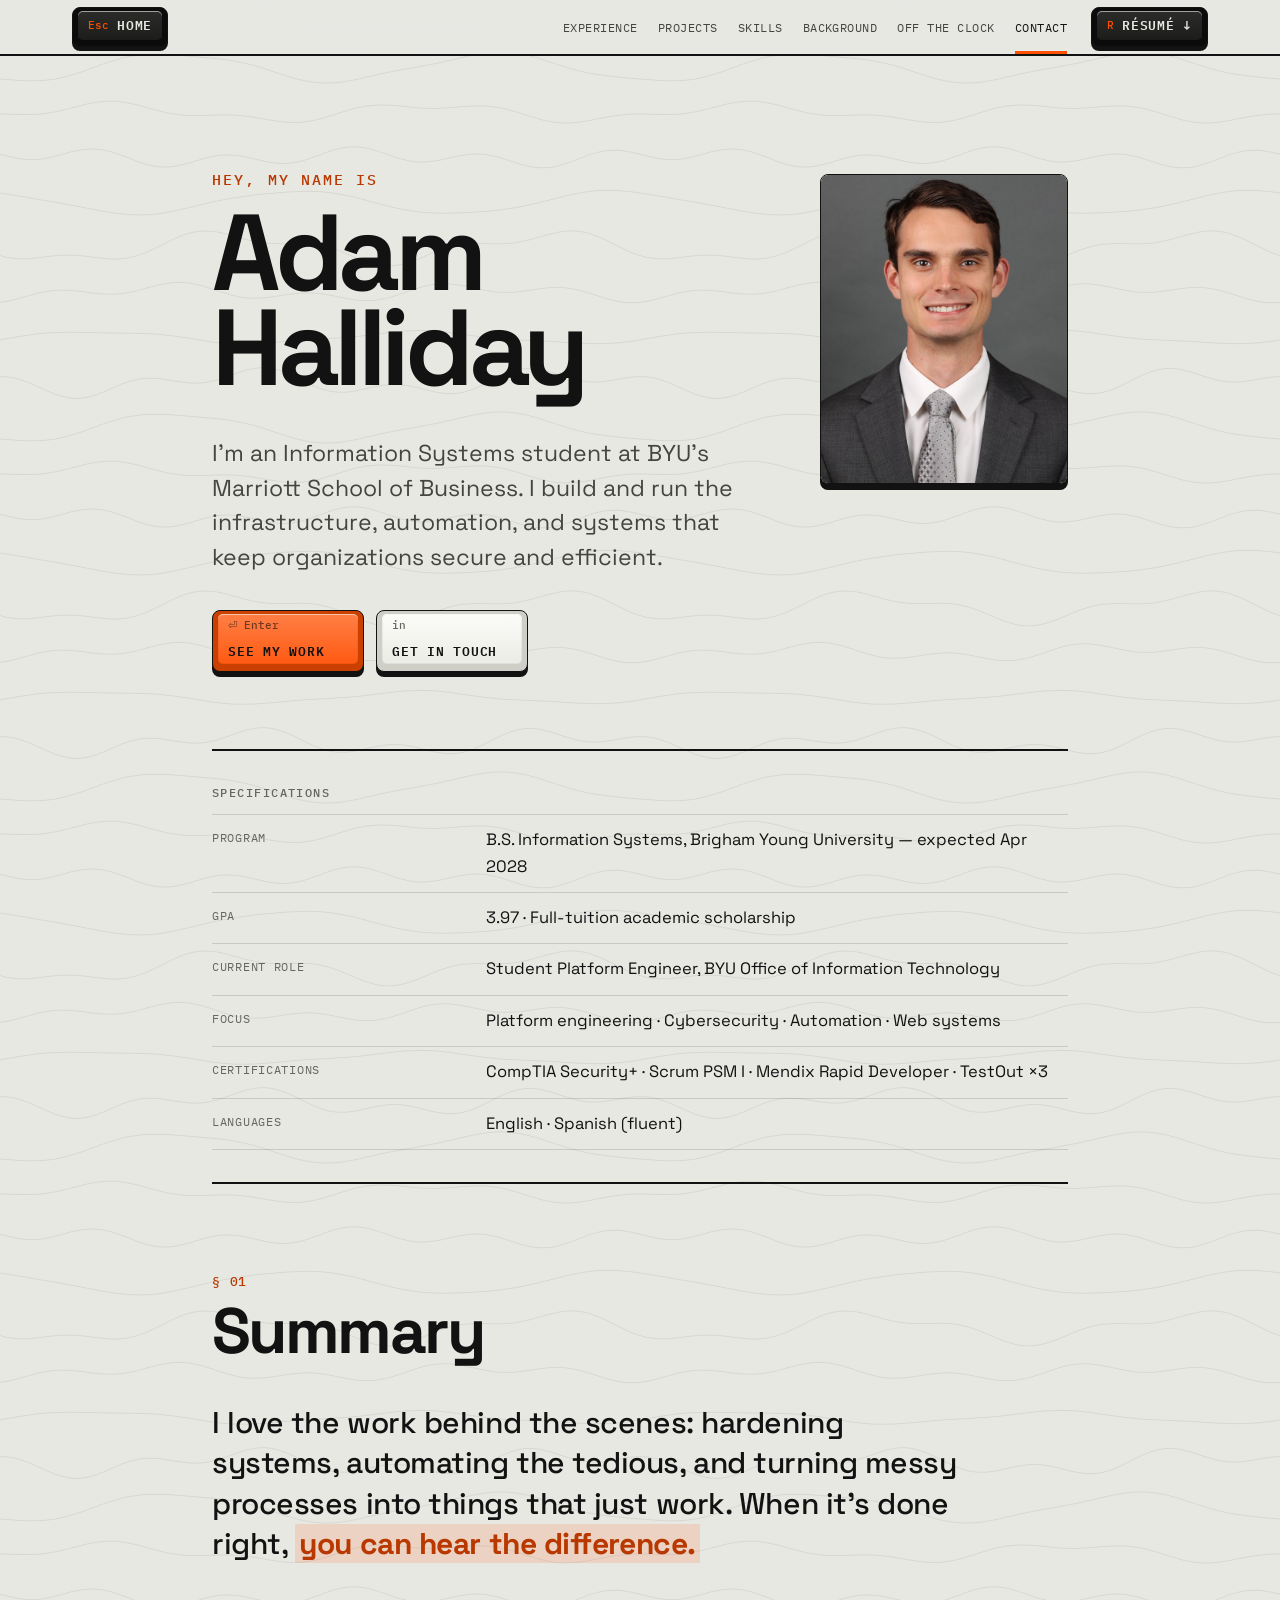
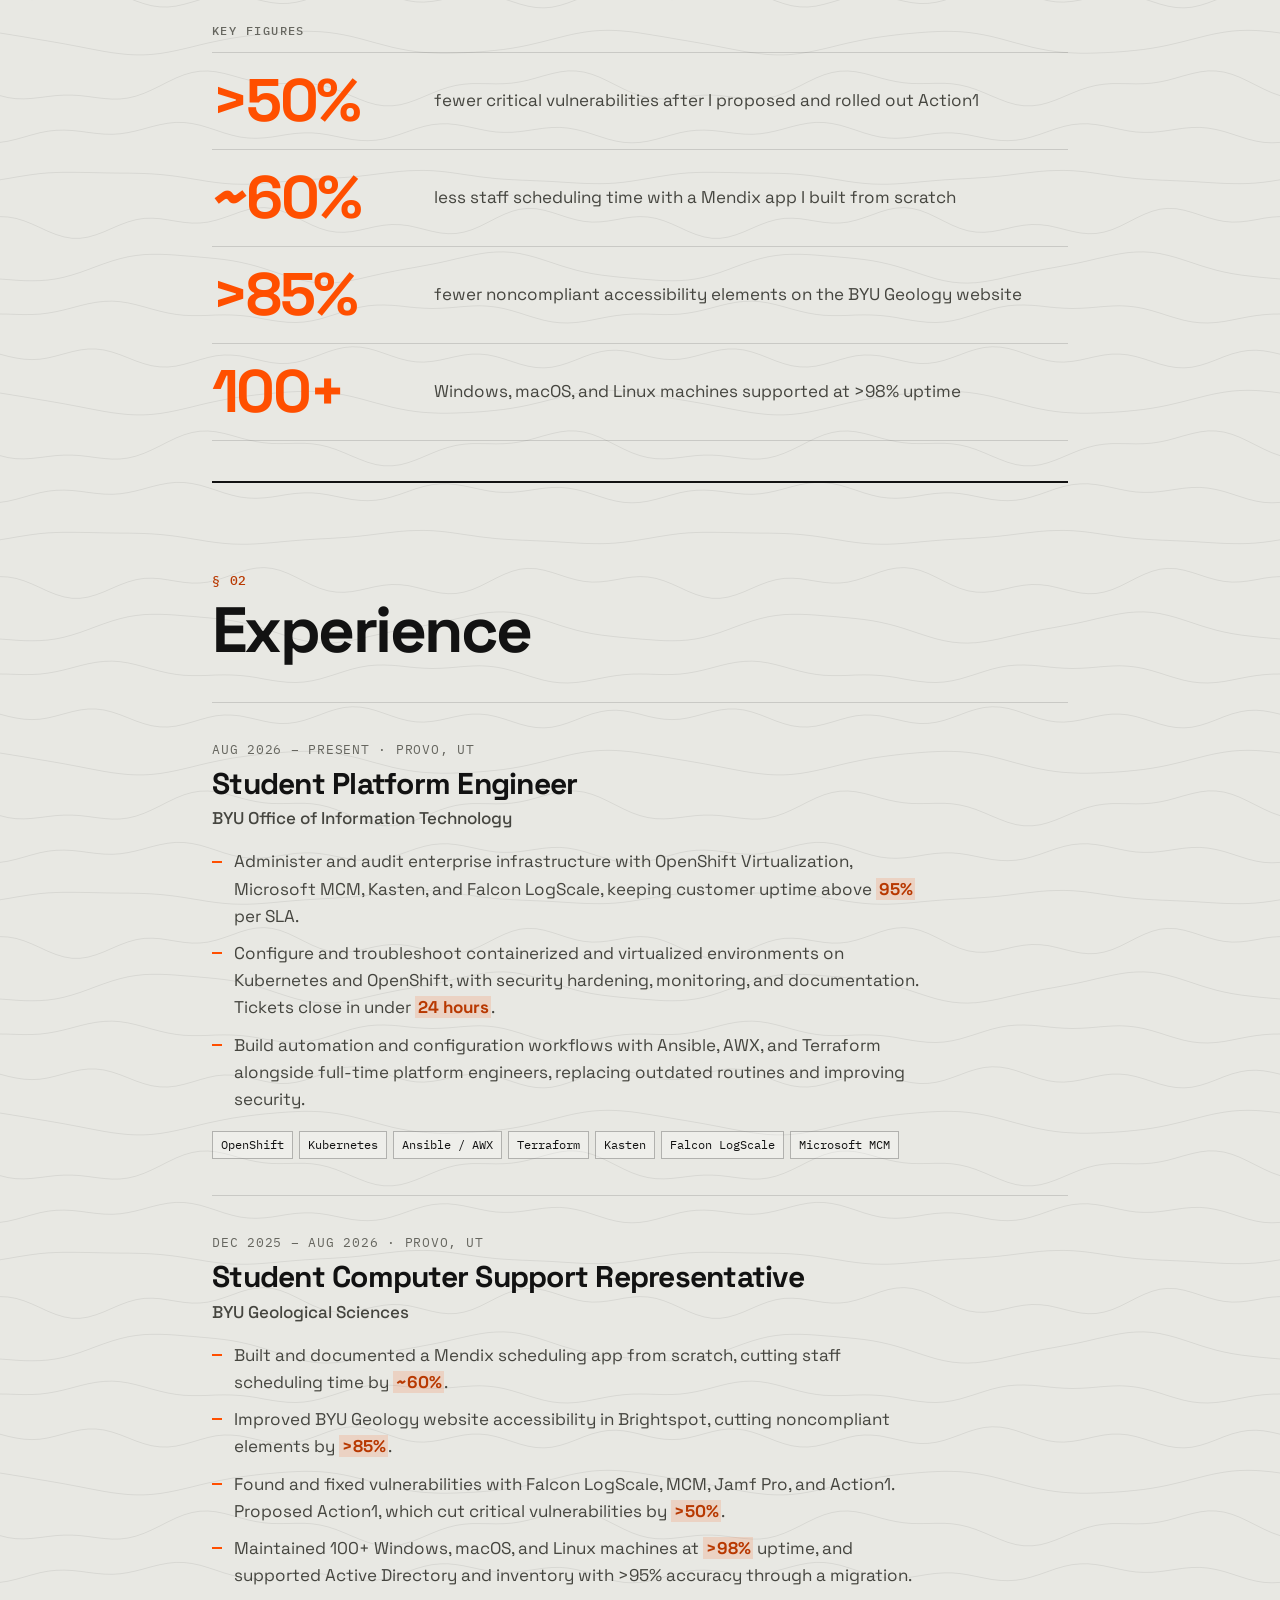
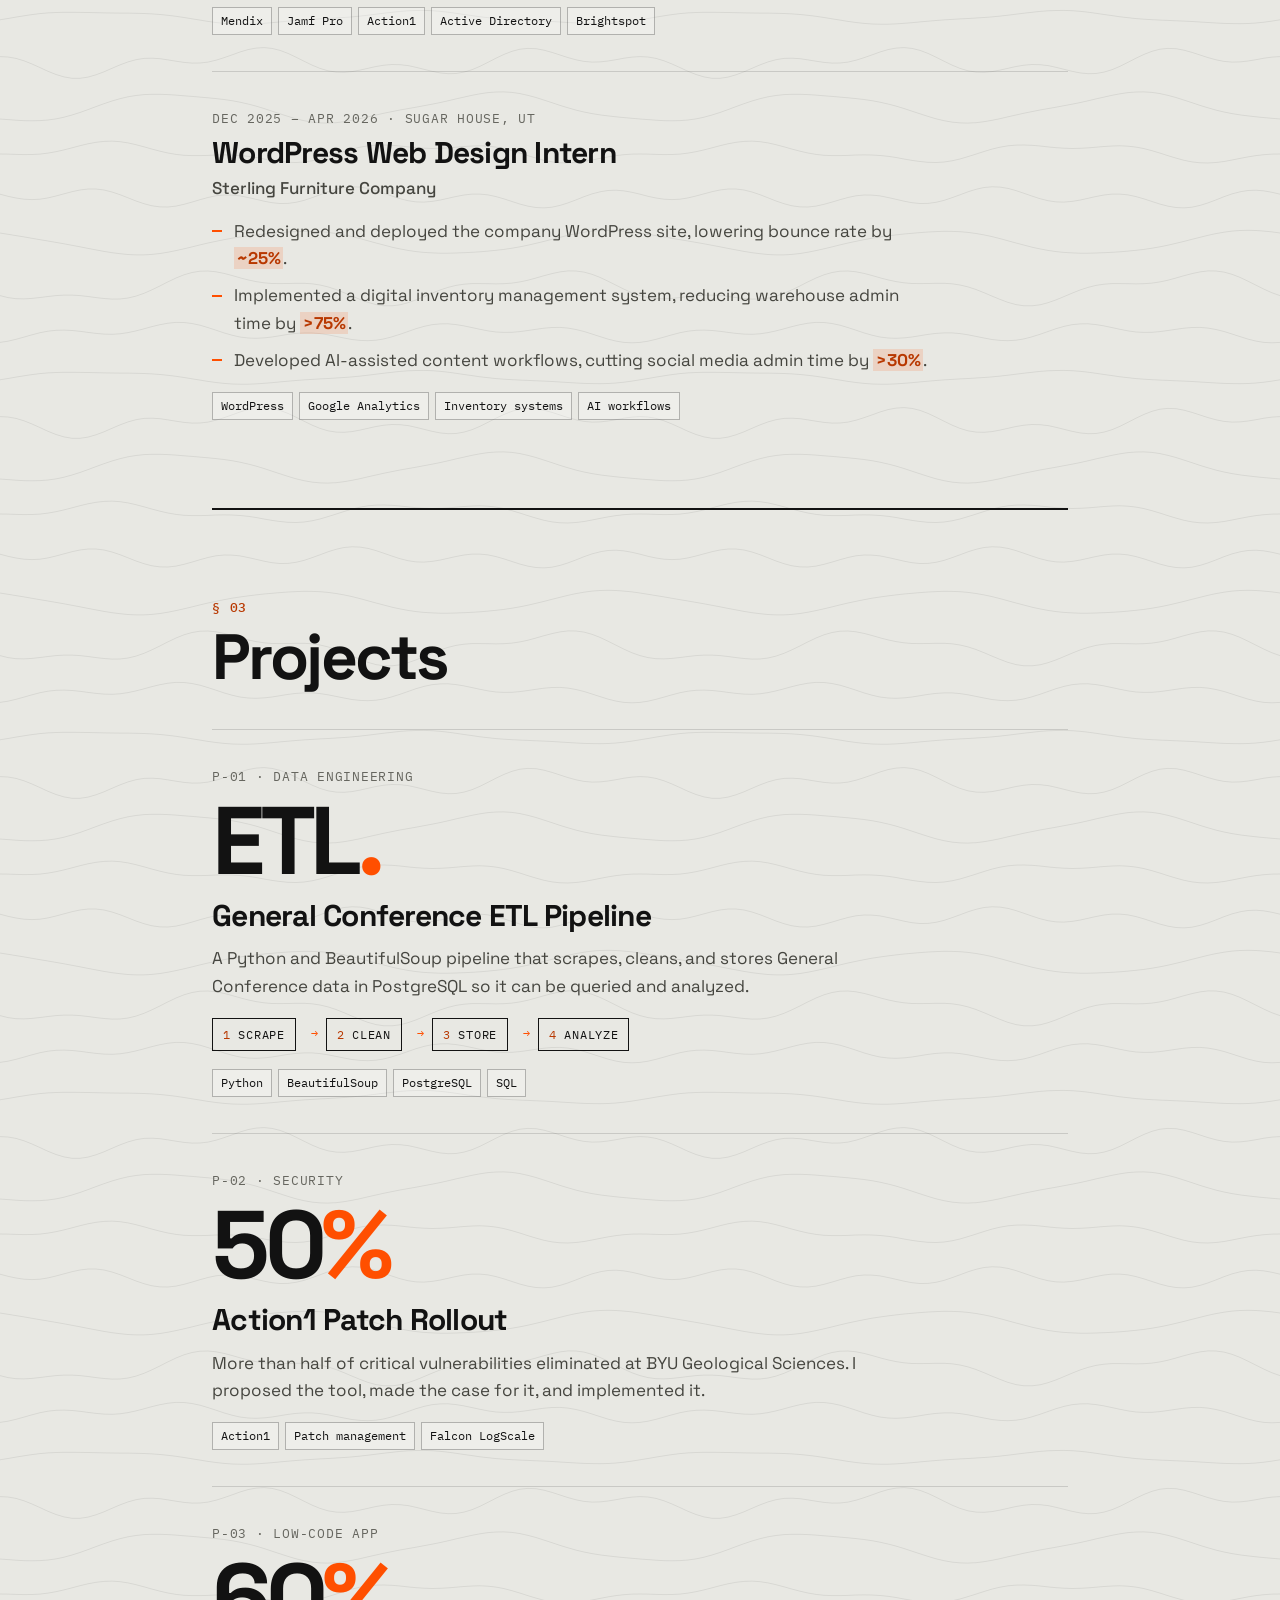
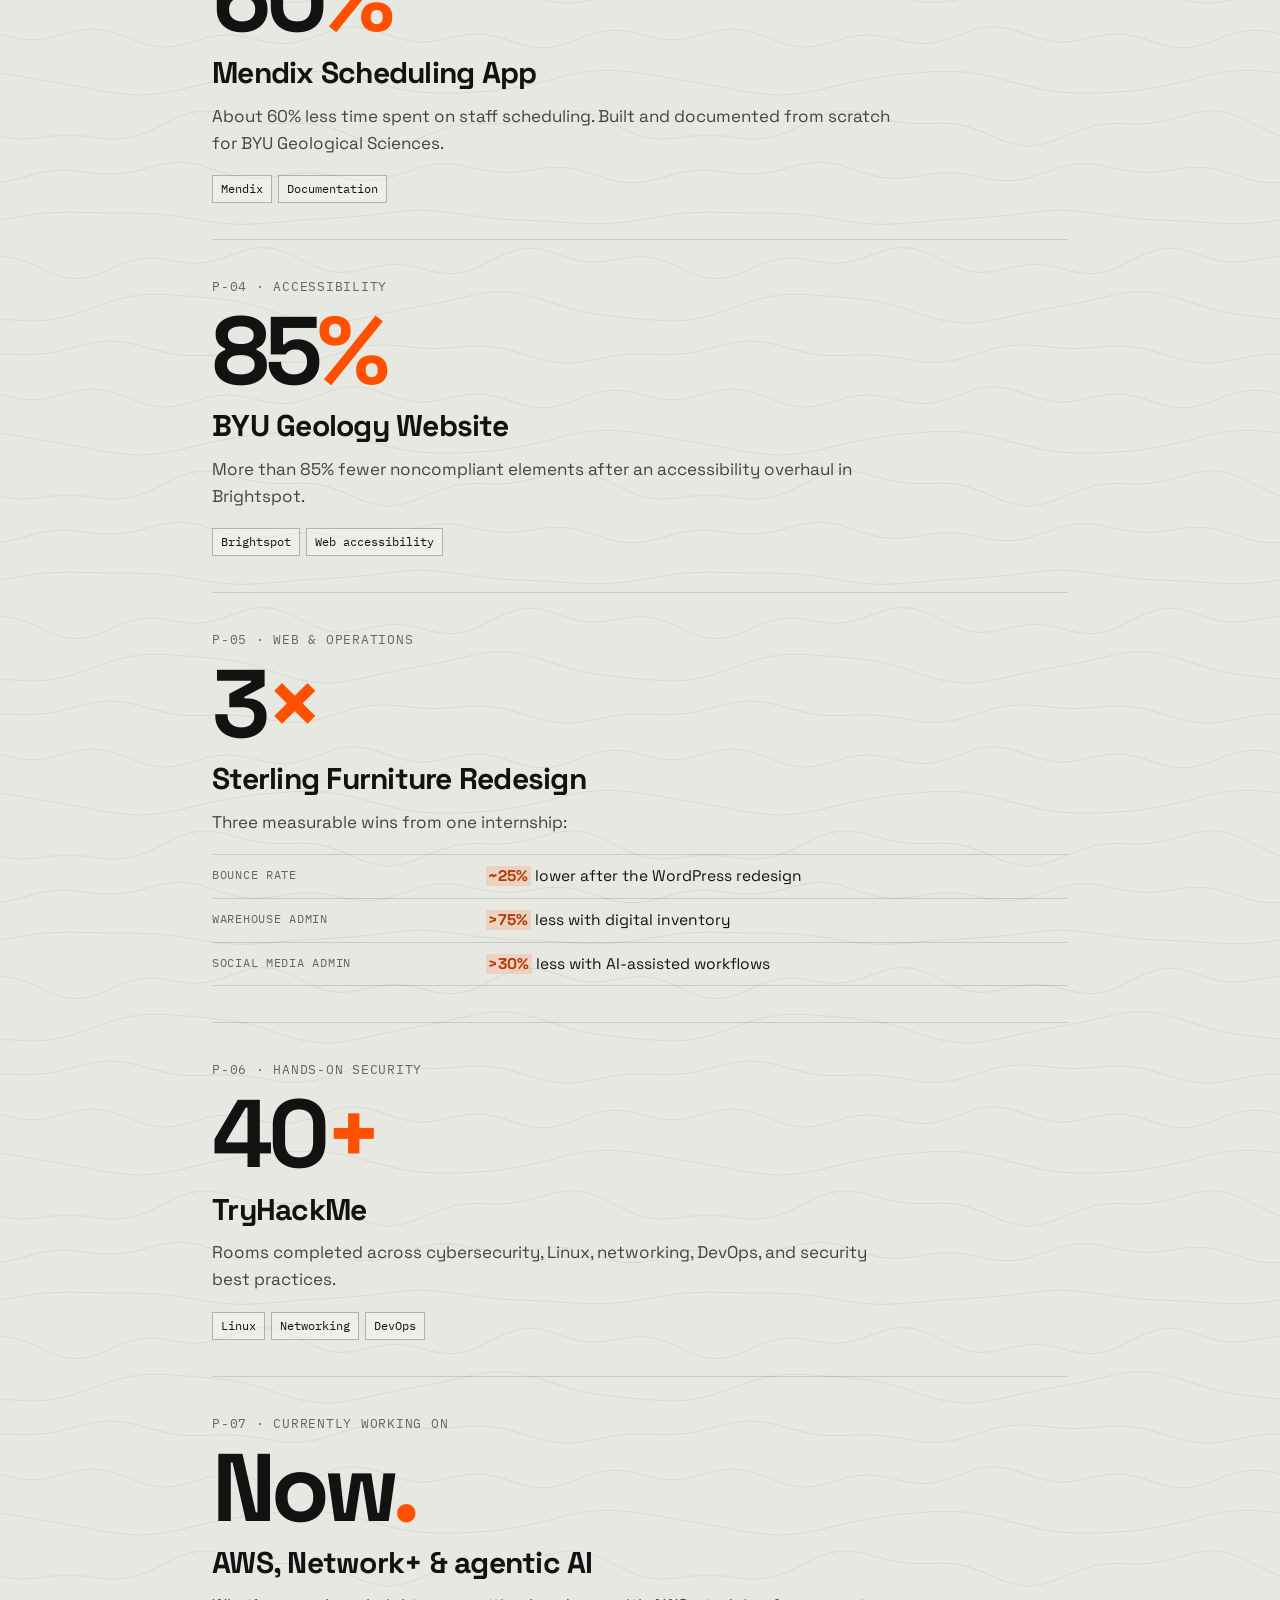
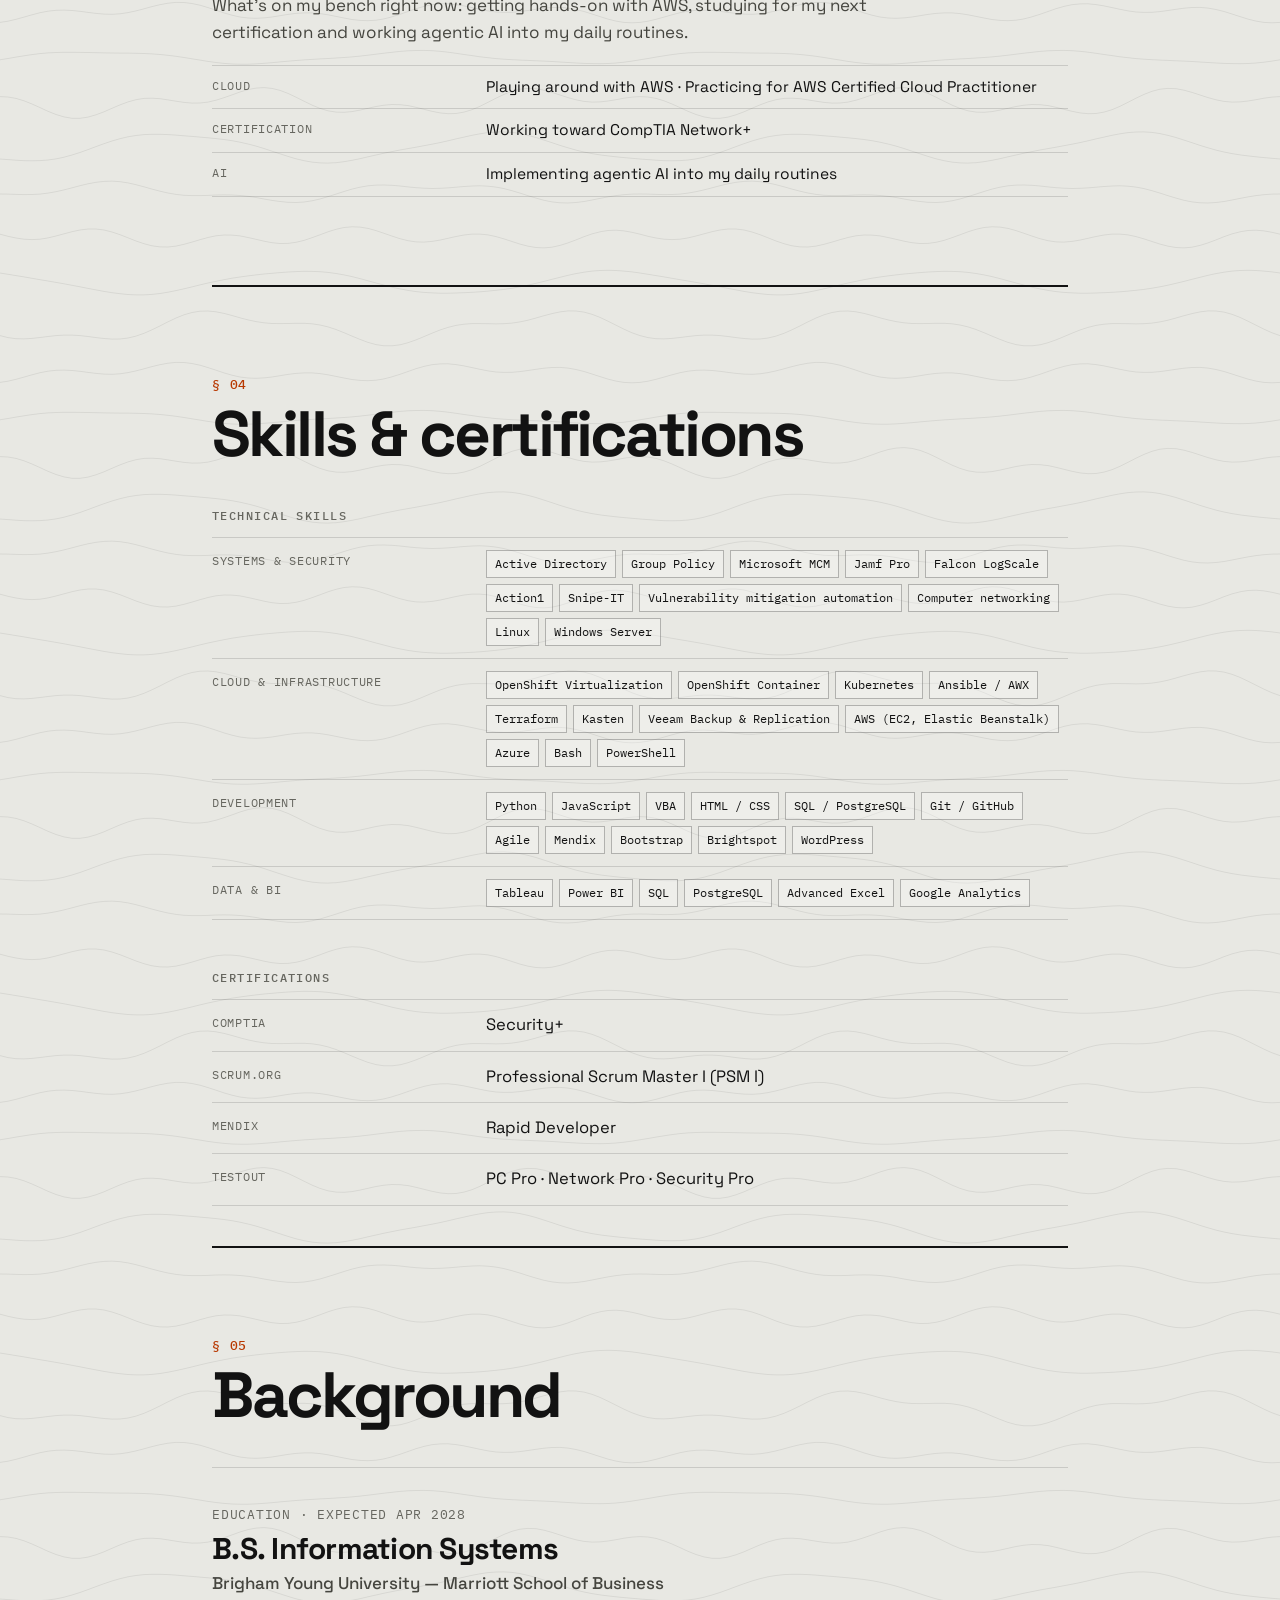
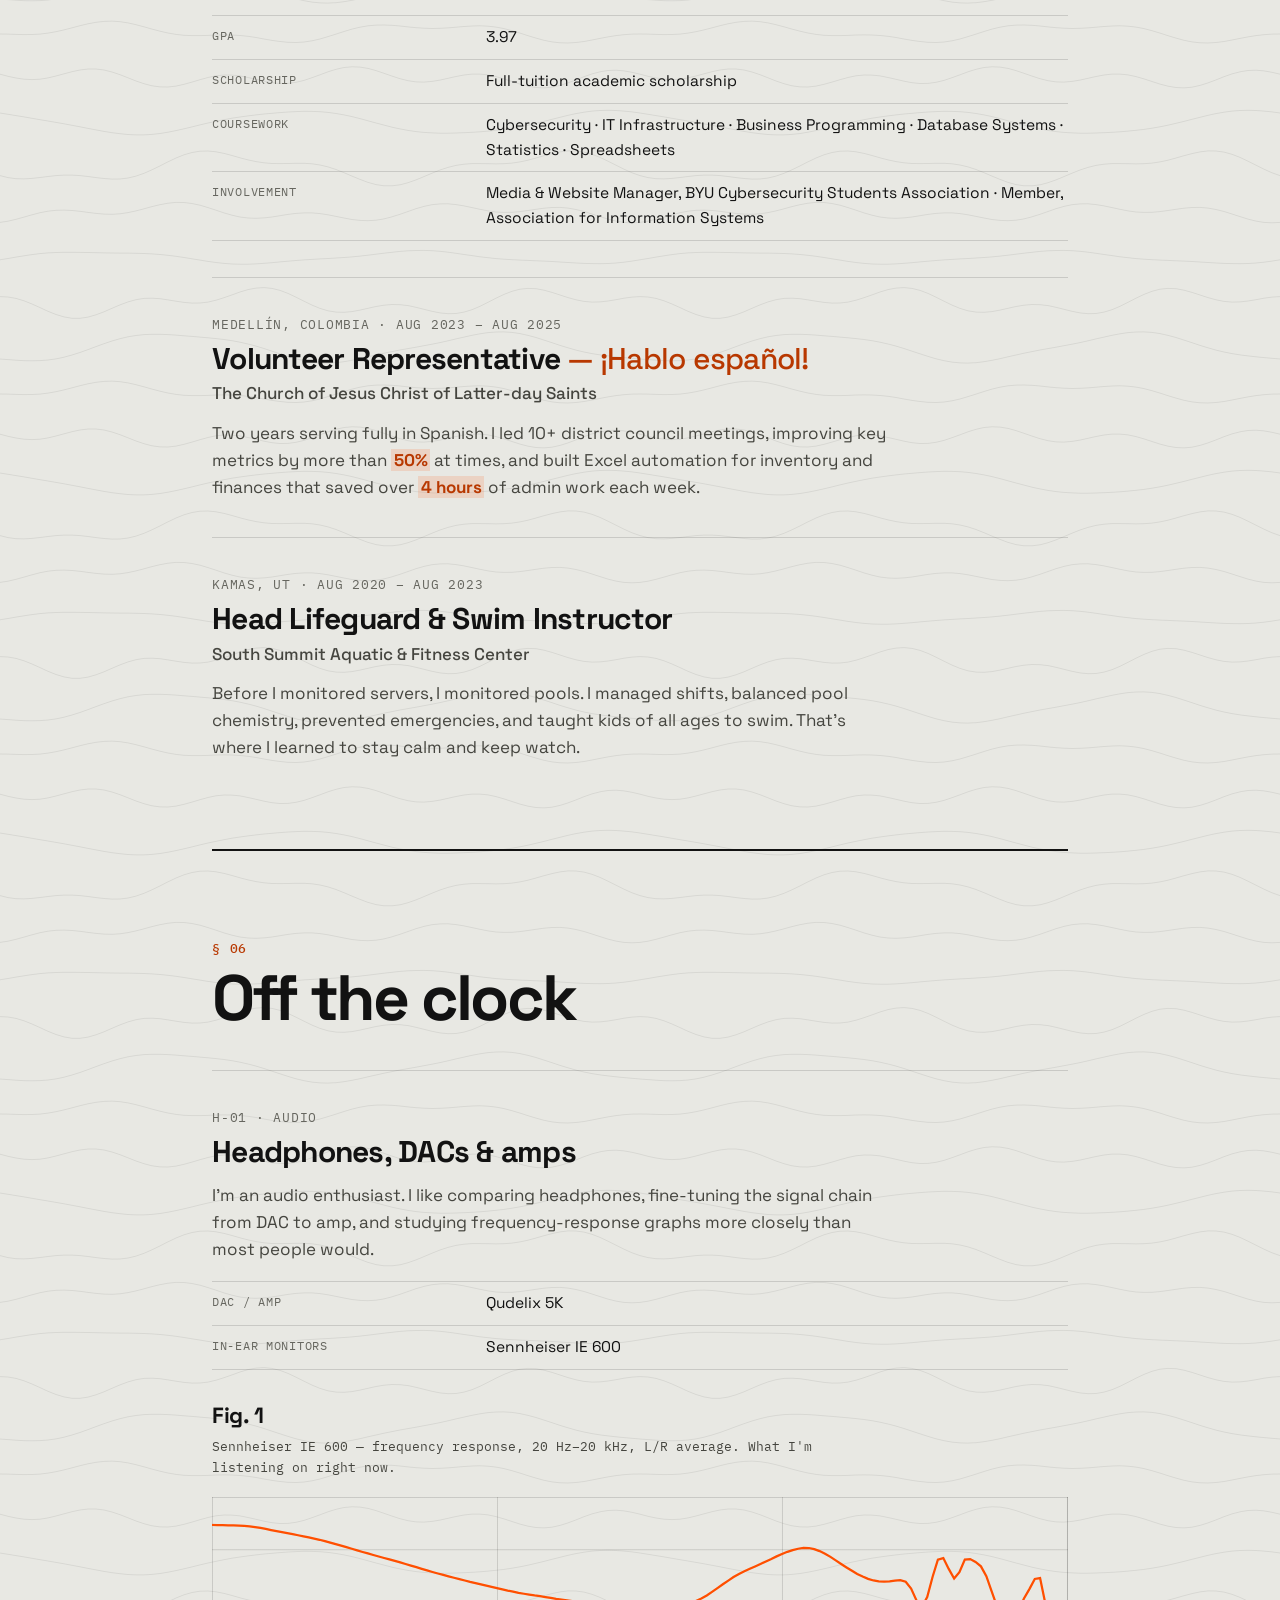
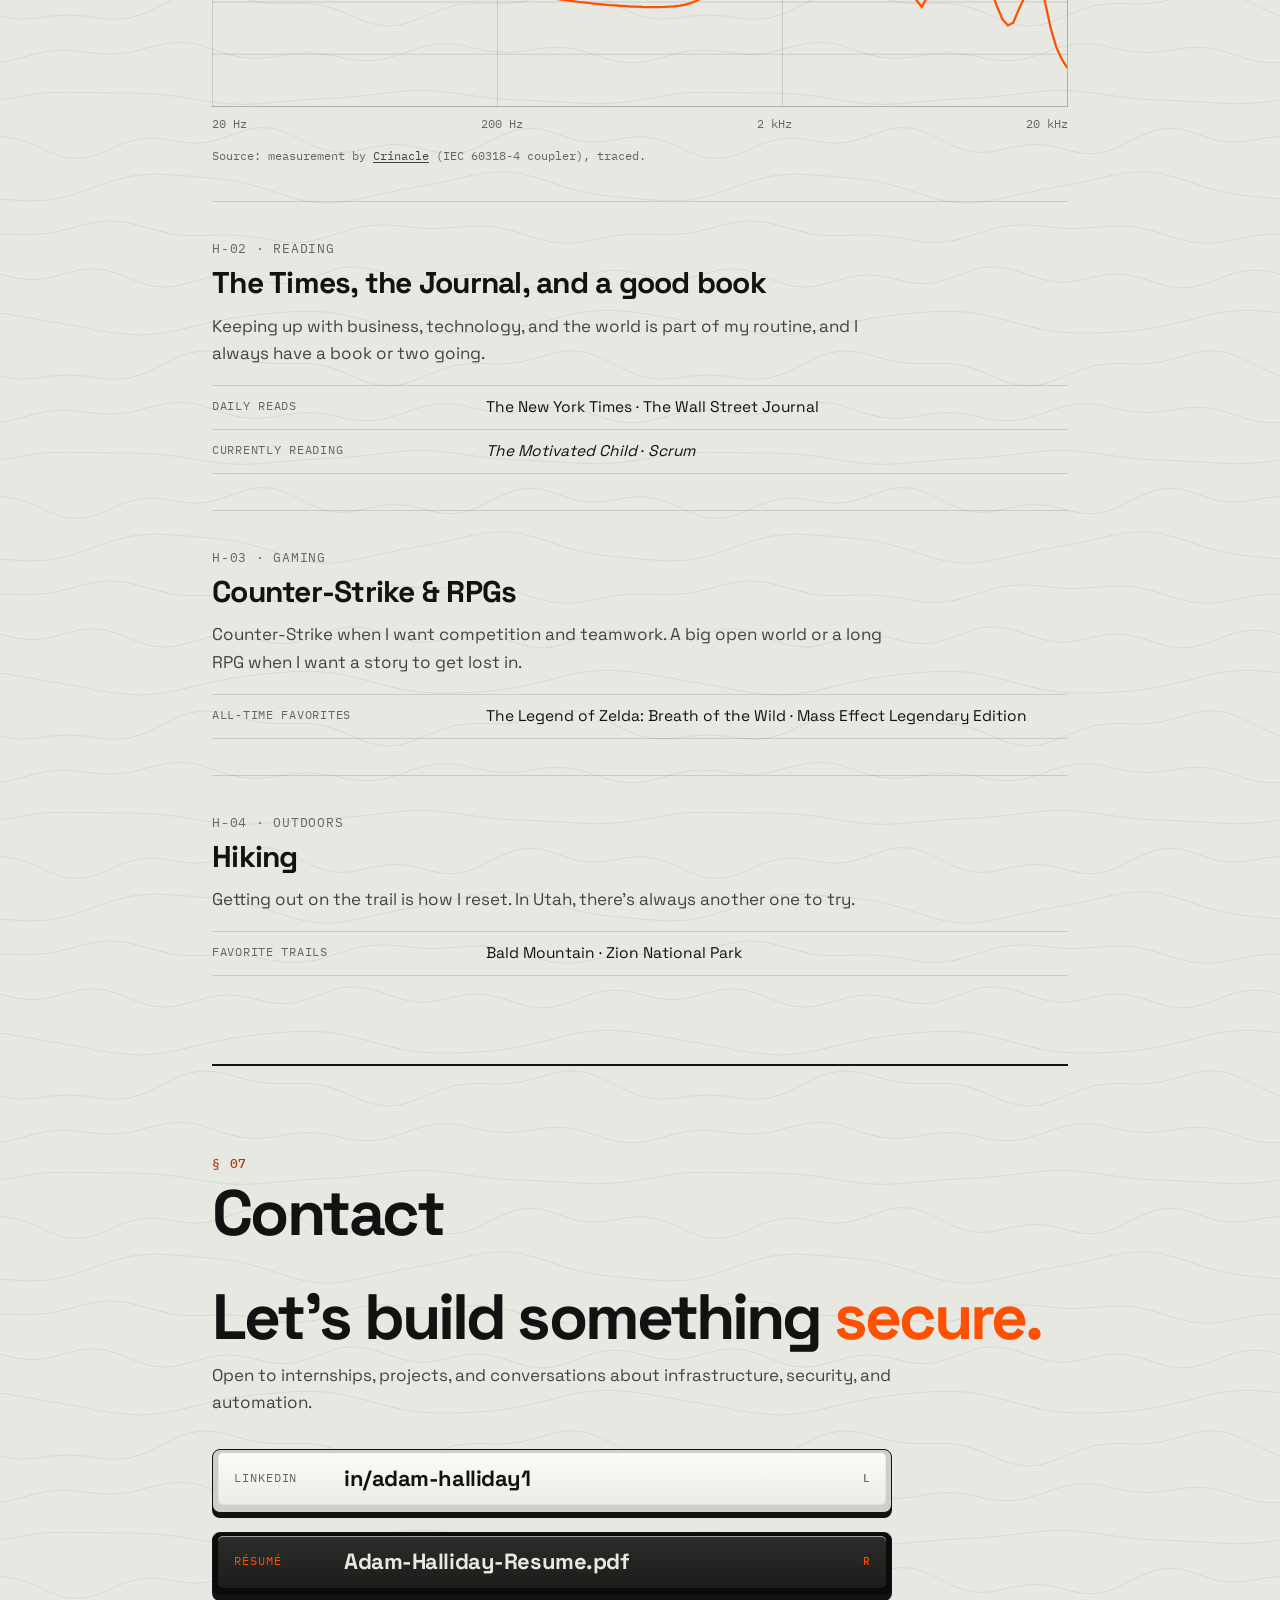
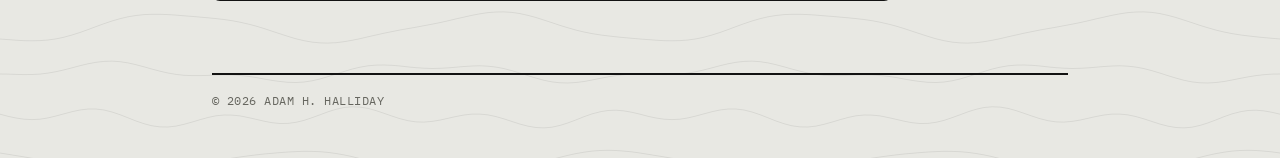
==== index.html @ c922fd9e "Initial commit: personal portfolio site Single-page portfolio (HTML/CSS/JS, no build step) with résu" ====
<!doctype html>
<html lang="en">
<head>
  <meta charset="utf-8">
  <meta name="viewport" content="width=device-width, initial-scale=1">
  <title>Adam Halliday — Information Systems</title>
  <meta name="description" content="Adam Halliday — BYU Information Systems student working in platform engineering, cybersecurity, automation, and web systems.">
  <meta name="theme-color" content="#e8e8e3">
  <meta property="og:title" content="Adam Halliday — Information Systems">
  <meta property="og:description" content="BYU Information Systems student working in platform engineering, cybersecurity, automation, and web systems.">
  <meta property="og:type" content="website">
  <link rel="icon" href="assets/favicon-32.png" sizes="32x32" type="image/png">
  <link rel="icon" href="assets/favicon.svg" type="image/svg+xml">
  <link rel="apple-touch-icon" href="assets/apple-touch-icon.png">
  <link rel="preconnect" href="https://fonts.googleapis.com">
  <link rel="preconnect" href="https://fonts.gstatic.com" crossorigin>
  <link href="https://fonts.googleapis.com/css2?family=Space+Grotesk:wght@400;500;700&family=IBM+Plex+Mono:wght@400;500&display=swap" rel="stylesheet">
  <link rel="stylesheet" href="styles.css">
  <script>document.documentElement.classList.add('js');</script>
</head>
<body>
  <a class="skip-link" href="#main">Skip to content</a>

  <!-- ============ NAV ============ -->
  <header class="nav" id="nav">
    <nav class="nav__inner container" aria-label="Primary">
      <div class="nav__brand">
        <a class="key key--mod key--sm" href="#top" aria-label="Adam Halliday, back to top"><span class="key__top"><span class="key__legend" aria-hidden="true">Esc</span><span class="key__label">Home</span></span></a>
      </div>
      <ul class="nav__links" id="nav-links">
        <li><a href="#experience">Experience</a></li>
        <li><a href="#projects">Projects</a></li>
        <li><a href="#skills">Skills</a></li>
        <li><a href="#background">Background</a></li>
        <li><a href="#hobbies">Off the clock</a></li>
        <li><a href="#contact">Contact</a></li>
      </ul>
      <a class="key key--mod key--sm" data-key="r" href="assets/Adam-Halliday-Resume.pdf" target="_blank" rel="noopener"><span class="key__top"><span class="key__legend" aria-hidden="true">R</span><span class="key__label">Résumé ↓</span></span></a>
      <button class="nav__toggle" id="nav-toggle" aria-label="Open menu" aria-expanded="false" aria-controls="nav-links">
        <span></span><span></span>
      </button>
    </nav>
  </header>

  <main id="main" class="container">

    <!-- ============ HERO ============ -->
    <section class="hero" id="top">
      <figure class="hero__photo reveal">
        <img src="assets/adam-halliday.jpg" width="640" height="800" alt="Portrait of Adam Halliday" fetchpriority="high">
      </figure>
      <h1 class="hero__title reveal">
        <span class="hero__hello">Hey, my name is</span>
        <span class="hero__name">Adam Halliday</span>
      </h1>
      <p class="hero__intro reveal">
        I'm an Information Systems student at BYU's Marriott School of Business. I build and run the
        infrastructure, automation, and systems that keep organizations secure and efficient.
      </p>
      <div class="hero__ctas reveal">
        <a class="key key--accent" data-key="enter" href="#projects"><span class="key__top"><span class="key__legend" aria-hidden="true">⏎ Enter</span><span class="key__label">See my work</span></span></a>
        <a class="key" href="#contact"><span class="key__top"><span class="key__legend" aria-hidden="true">in</span><span class="key__label">Get in touch</span></span></a>
      </div>
    </section>

    <!-- Specifications -->
    <section class="block reveal" aria-labelledby="specs-title">
      <h2 class="label" id="specs-title">Specifications</h2>
      <table class="spec">
        <tr><th scope="row">Program</th><td>B.S. Information Systems, Brigham Young University — expected Apr 2028</td></tr>
        <tr><th scope="row">GPA</th><td>3.97 · Full-tuition academic scholarship</td></tr>
        <tr><th scope="row">Current role</th><td>Student Platform Engineer, BYU Office of Information Technology</td></tr>
        <tr><th scope="row">Focus</th><td>Platform engineering · Cybersecurity · Automation · Web systems</td></tr>
        <tr><th scope="row">Certifications</th><td>CompTIA Security+ · Scrum PSM I · Mendix Rapid Developer · TestOut ×3</td></tr>
        <tr><th scope="row">Languages</th><td>English · Spanish (fluent)</td></tr>
      </table>
    </section>

    <!-- ============ 01 SUMMARY ============ -->
    <section class="section" id="summary">
      <header class="section__head reveal">
        <p class="section__no">§ 01</p>
        <h2 class="section__title">Summary</h2>
      </header>
      <p class="statement reveal">
        I love the work behind the scenes: hardening systems, automating the tedious, and turning
        messy processes into things that just work. When it's done right, <mark>you can hear the difference.</mark>
      </p>

      <h3 class="label reveal">Key figures</h3>
      <ol class="figures">
        <li class="reveal"><strong>&gt;50%</strong><span>fewer critical vulnerabilities after I proposed and rolled out Action1</span></li>
        <li class="reveal"><strong>~60%</strong><span>less staff scheduling time with a Mendix app I built from scratch</span></li>
        <li class="reveal"><strong>&gt;85%</strong><span>fewer noncompliant accessibility elements on the BYU Geology website</span></li>
        <li class="reveal"><strong>100+</strong><span>Windows, macOS, and Linux machines supported at &gt;98% uptime</span></li>
      </ol>
    </section>

    <!-- ============ 02 EXPERIENCE ============ -->
    <section class="section" id="experience">
      <header class="section__head reveal">
        <p class="section__no">§ 02</p>
        <h2 class="section__title">Experience</h2>
      </header>

      <article class="entry reveal">
        <p class="meta">Aug 2026 – Present · Provo, UT</p>
        <h3 class="entry__title">Student Platform Engineer</h3>
        <p class="entry__org">BYU Office of Information Technology</p>
        <ul class="bullets">
          <li>Administer and audit enterprise infrastructure with OpenShift Virtualization, Microsoft MCM, Kasten, and Falcon LogScale, keeping customer uptime above <mark>95%</mark> per SLA.</li>
          <li>Configure and troubleshoot containerized and virtualized environments on Kubernetes and OpenShift, with security hardening, monitoring, and documentation. Tickets close in under <mark>24 hours</mark>.</li>
          <li>Build automation and configuration workflows with Ansible, AWX, and Terraform alongside full-time platform engineers, replacing outdated routines and improving security.</li>
        </ul>
        <ul class="tags" aria-label="Technologies"><li>OpenShift</li><li>Kubernetes</li><li>Ansible / AWX</li><li>Terraform</li><li>Kasten</li><li>Falcon LogScale</li><li>Microsoft MCM</li></ul>
      </article>

      <article class="entry reveal">
        <p class="meta">Dec 2025 – Aug 2026 · Provo, UT</p>
        <h3 class="entry__title">Student Computer Support Representative</h3>
        <p class="entry__org">BYU Geological Sciences</p>
        <ul class="bullets">
          <li>Built and documented a Mendix scheduling app from scratch, cutting staff scheduling time by <mark>~60%</mark>.</li>
          <li>Improved BYU Geology website accessibility in Brightspot, cutting noncompliant elements by <mark>&gt;85%</mark>.</li>
          <li>Found and fixed vulnerabilities with Falcon LogScale, MCM, Jamf Pro, and Action1. Proposed Action1, which cut critical vulnerabilities by <mark>&gt;50%</mark>.</li>
          <li>Maintained 100+ Windows, macOS, and Linux machines at <mark>&gt;98%</mark> uptime, and supported Active Directory and inventory with &gt;95% accuracy through a migration.</li>
        </ul>
        <ul class="tags" aria-label="Technologies"><li>Mendix</li><li>Jamf Pro</li><li>Action1</li><li>Active Directory</li><li>Brightspot</li></ul>
      </article>

      <article class="entry reveal">
        <p class="meta">Dec 2025 – Apr 2026 · Sugar House, UT</p>
        <h3 class="entry__title">WordPress Web Design Intern</h3>
        <p class="entry__org">Sterling Furniture Company</p>
        <ul class="bullets">
          <li>Redesigned and deployed the company WordPress site, lowering bounce rate by <mark>~25%</mark>.</li>
          <li>Implemented a digital inventory management system, reducing warehouse admin time by <mark>&gt;75%</mark>.</li>
          <li>Developed AI-assisted content workflows, cutting social media admin time by <mark>&gt;30%</mark>.</li>
        </ul>
        <ul class="tags" aria-label="Technologies"><li>WordPress</li><li>Google Analytics</li><li>Inventory systems</li><li>AI workflows</li></ul>
      </article>
    </section>

    <!-- ============ 03 PROJECTS ============ -->
    <section class="section" id="projects">
      <header class="section__head reveal">
        <p class="section__no">§ 03</p>
        <h2 class="section__title">Projects</h2>
      </header>

      <article class="entry project reveal">
        <p class="meta">P-01 · Data engineering</p>
        <p class="project__value">ETL<span>.</span></p>
        <h3 class="entry__title">General Conference ETL Pipeline</h3>
        <p class="entry__text">A Python and BeautifulSoup pipeline that scrapes, cleans, and stores General Conference data in PostgreSQL so it can be queried and analyzed.</p>
        <ol class="flow" aria-label="Pipeline stages"><li>Scrape</li><li>Clean</li><li>Store</li><li>Analyze</li></ol>
        <ul class="tags"><li>Python</li><li>BeautifulSoup</li><li>PostgreSQL</li><li>SQL</li></ul>
      </article>

      <article class="entry project reveal">
        <p class="meta">P-02 · Security</p>
        <p class="project__value">50<span>%</span></p>
        <h3 class="entry__title">Action1 Patch Rollout</h3>
        <p class="entry__text">More than half of critical vulnerabilities eliminated at BYU Geological Sciences. I proposed the tool, made the case for it, and implemented it.</p>
        <ul class="tags"><li>Action1</li><li>Patch management</li><li>Falcon LogScale</li></ul>
      </article>

      <article class="entry project reveal">
        <p class="meta">P-03 · Low-code app</p>
        <p class="project__value">60<span>%</span></p>
        <h3 class="entry__title">Mendix Scheduling App</h3>
        <p class="entry__text">About 60% less time spent on staff scheduling. Built and documented from scratch for BYU Geological Sciences.</p>
        <ul class="tags"><li>Mendix</li><li>Documentation</li></ul>
      </article>

      <article class="entry project reveal">
        <p class="meta">P-04 · Accessibility</p>
        <p class="project__value">85<span>%</span></p>
        <h3 class="entry__title">BYU Geology Website</h3>
        <p class="entry__text">More than 85% fewer noncompliant elements after an accessibility overhaul in Brightspot.</p>
        <ul class="tags"><li>Brightspot</li><li>Web accessibility</li></ul>
      </article>

      <article class="entry project reveal">
        <p class="meta">P-05 · Web &amp; operations</p>
        <p class="project__value">3<span>×</span></p>
        <h3 class="entry__title">Sterling Furniture Redesign</h3>
        <p class="entry__text">Three measurable wins from one internship:</p>
        <table class="spec spec--compact">
          <tr><th scope="row">Bounce rate</th><td><mark>~25%</mark> lower after the WordPress redesign</td></tr>
          <tr><th scope="row">Warehouse admin</th><td><mark>&gt;75%</mark> less with digital inventory</td></tr>
          <tr><th scope="row">Social media admin</th><td><mark>&gt;30%</mark> less with AI-assisted workflows</td></tr>
        </table>
      </article>

      <article class="entry project reveal">
        <p class="meta">P-06 · Hands-on security</p>
        <p class="project__value">40<span>+</span></p>
        <h3 class="entry__title">TryHackMe</h3>
        <p class="entry__text">Rooms completed across cybersecurity, Linux, networking, DevOps, and security best practices.</p>
        <ul class="tags"><li>Linux</li><li>Networking</li><li>DevOps</li></ul>
      </article>

      <article class="entry project reveal">
        <p class="meta">P-07 · Currently working on</p>
        <p class="project__value">Now<span>.</span></p>
        <h3 class="entry__title">AWS, Network+ &amp; agentic AI</h3>
        <p class="entry__text">What's on my bench right now: getting hands-on with AWS, studying for my next certification and working agentic AI into my daily routines.</p>
        <table class="spec spec--compact">
          <tr><th scope="row">Cloud</th><td>Playing around with AWS · Practicing for AWS Certified Cloud Practitioner</td></tr>
          <tr><th scope="row">Certification</th><td>Working toward CompTIA Network+</td></tr>
          <tr><th scope="row">AI</th><td>Implementing agentic AI into my daily routines</td></tr>
        </table>
      </article>
    </section>

    <!-- ============ 04 SKILLS ============ -->
    <section class="section" id="skills">
      <header class="section__head reveal">
        <p class="section__no">§ 04</p>
        <h2 class="section__title">Skills &amp; certifications</h2>
      </header>

      <h3 class="label reveal">Technical skills</h3>
      <table class="spec spec--skills reveal">
        <tr><th scope="row">Systems &amp; security</th><td><ul class="tags"><li>Active Directory</li><li>Group Policy</li><li>Microsoft MCM</li><li>Jamf Pro</li><li>Falcon LogScale</li><li>Action1</li><li>Snipe-IT</li><li>Vulnerability mitigation automation</li><li>Computer networking</li><li>Linux</li><li>Windows Server</li></ul></td></tr>
        <tr><th scope="row">Cloud &amp; infrastructure</th><td><ul class="tags"><li>OpenShift Virtualization</li><li>OpenShift Container</li><li>Kubernetes</li><li>Ansible / AWX</li><li>Terraform</li><li>Kasten</li><li>Veeam Backup &amp; Replication</li><li>AWS (EC2, Elastic Beanstalk)</li><li>Azure</li><li>Bash</li><li>PowerShell</li></ul></td></tr>
        <tr><th scope="row">Development</th><td><ul class="tags"><li>Python</li><li>JavaScript</li><li>VBA</li><li>HTML / CSS</li><li>SQL / PostgreSQL</li><li>Git / GitHub</li><li>Agile</li><li>Mendix</li><li>Bootstrap</li><li>Brightspot</li><li>WordPress</li></ul></td></tr>
        <tr><th scope="row">Data &amp; BI</th><td><ul class="tags"><li>Tableau</li><li>Power BI</li><li>SQL</li><li>PostgreSQL</li><li>Advanced Excel</li><li>Google Analytics</li></ul></td></tr>
      </table>

      <h3 class="label reveal">Certifications</h3>
      <table class="spec reveal">
        <tr><th scope="row">CompTIA</th><td>Security+</td></tr>
        <tr><th scope="row">Scrum.org</th><td>Professional Scrum Master I (PSM I)</td></tr>
        <tr><th scope="row">Mendix</th><td>Rapid Developer</td></tr>
        <tr><th scope="row">TestOut</th><td>PC Pro · Network Pro · Security Pro</td></tr>
      </table>
    </section>

    <!-- ============ 05 BACKGROUND ============ -->
    <section class="section" id="background">
      <header class="section__head reveal">
        <p class="section__no">§ 05</p>
        <h2 class="section__title">Background</h2>
      </header>

      <article class="entry reveal">
        <p class="meta">Education · Expected Apr 2028</p>
        <h3 class="entry__title">B.S. Information Systems</h3>
        <p class="entry__org">Brigham Young University — Marriott School of Business</p>
        <table class="spec spec--compact">
          <tr><th scope="row">GPA</th><td>3.97</td></tr>
          <tr><th scope="row">Scholarship</th><td>Full-tuition academic scholarship</td></tr>
          <tr><th scope="row">Coursework</th><td>Cybersecurity · IT Infrastructure · Business Programming · Database Systems · Statistics · Spreadsheets</td></tr>
          <tr><th scope="row">Involvement</th><td>Media &amp; Website Manager, BYU Cybersecurity Students Association · Member, Association for Information Systems</td></tr>
        </table>
      </article>

      <article class="entry reveal">
        <p class="meta">Medellín, Colombia · Aug 2023 – Aug 2025</p>
        <h3 class="entry__title">Volunteer Representative <span class="lang" lang="es">— ¡Hablo español!</span></h3>
        <p class="entry__org">The Church of Jesus Christ of Latter-day Saints</p>
        <p class="entry__text">Two years serving fully in Spanish. I led 10+ district council meetings, improving key metrics by more than <mark>50%</mark> at times, and built Excel automation for inventory and finances that saved over <mark>4 hours</mark> of admin work each week.</p>
      </article>

      <article class="entry reveal">
        <p class="meta">Kamas, UT · Aug 2020 – Aug 2023</p>
        <h3 class="entry__title">Head Lifeguard &amp; Swim Instructor</h3>
        <p class="entry__org">South Summit Aquatic &amp; Fitness Center</p>
        <p class="entry__text">Before I monitored servers, I monitored pools. I managed shifts, balanced pool chemistry, prevented emergencies, and taught kids of all ages to swim. That's where I learned to stay calm and keep watch.</p>
      </article>
    </section>

    <!-- ============ 06 OFF THE CLOCK ============ -->
    <section class="section" id="hobbies">
      <header class="section__head reveal">
        <p class="section__no">§ 06</p>
        <h2 class="section__title">Off the clock</h2>
      </header>

      <article class="entry reveal">
        <p class="meta">H-01 · Audio</p>
        <h3 class="entry__title">Headphones, DACs &amp; amps</h3>
        <p class="entry__text">I'm an audio enthusiast. I like comparing headphones, fine-tuning the signal chain from DAC to amp, and studying frequency-response graphs more closely than most people would.</p>
        <table class="spec spec--compact">
          <tr><th scope="row">DAC / amp</th><td>Qudelix 5K</td></tr>
          <tr><th scope="row">In-ear monitors</th><td>Sennheiser IE 600</td></tr>
        </table>
        <figure class="fig reveal" id="fig-1">
          <figcaption class="fig__cap">
            <span class="fig__no">Fig. 1</span>
            Sennheiser IE 600 — frequency response, 20 Hz–20 kHz, L/R average. What I'm listening on right now.
          </figcaption>
          <div class="fig__plot">
            <svg viewBox="0 0 600 170" preserveAspectRatio="none" role="img" aria-label="Frequency response graph of the Sennheiser IE 600">
              <path class="fig__line" d="M0.0,22.7 L3.8,22.8 L7.5,22.9 L11.3,23.0 L15.1,23.1 L18.9,23.2 L22.6,23.5 L26.4,23.9 L30.2,24.5 L34.0,25.2 L37.7,26.0 L41.5,26.9 L45.3,27.7 L49.1,28.5 L52.8,29.3 L56.6,30.2 L60.4,31.1 L64.2,32.0 L67.9,32.9 L71.7,33.8 L75.5,34.8 L79.2,35.9 L83.0,37.1 L86.8,38.3 L90.6,39.5 L94.3,40.8 L98.1,42.1 L101.9,43.4 L105.7,44.7 L109.4,45.9 L113.2,47.2 L117.0,48.4 L120.8,49.6 L124.5,50.8 L128.3,52.0 L132.1,53.2 L135.8,54.5 L139.6,55.8 L143.4,57.1 L147.2,58.4 L150.9,59.7 L154.7,61.0 L158.5,62.2 L162.3,63.4 L166.0,64.5 L169.8,65.7 L173.6,66.8 L177.4,67.9 L181.1,69.0 L184.9,70.0 L188.7,71.1 L192.5,72.1 L196.2,73.1 L200.0,74.1 L203.8,75.1 L207.5,76.1 L211.3,77.0 L215.1,78.0 L218.9,78.7 L222.6,79.4 L226.4,80.1 L230.2,80.7 L234.0,81.4 L237.7,82.1 L241.5,82.9 L245.3,83.5 L249.1,84.1 L252.8,84.6 L256.6,85.2 L260.4,85.7 L264.2,86.2 L267.9,86.7 L271.7,87.1 L275.5,87.5 L279.2,87.9 L283.0,88.2 L286.8,88.5 L290.6,88.8 L294.3,89.1 L298.1,89.2 L301.9,89.4 L305.7,89.5 L309.4,89.6 L313.2,89.5 L317.0,89.4 L320.8,89.2 L324.5,88.9 L328.3,88.3 L332.1,87.5 L335.8,86.3 L339.6,84.6 L343.4,82.6 L347.2,80.1 L350.9,77.2 L354.7,74.1 L358.5,71.0 L362.3,68.0 L366.0,65.1 L369.8,62.6 L373.6,60.4 L377.4,58.4 L381.1,56.5 L384.9,54.5 L388.7,52.4 L392.5,50.4 L396.2,48.3 L400.0,46.4 L403.8,44.6 L407.5,43.2 L411.3,42.1 L415.1,41.4 L418.9,41.5 L422.6,42.4 L426.4,44.0 L430.2,46.1 L434.0,48.7 L437.7,51.6 L441.5,54.5 L445.3,57.3 L449.1,60.0 L452.8,62.6 L456.6,64.7 L460.4,66.6 L464.2,67.9 L467.9,68.6 L471.7,68.9 L475.5,68.7 L479.2,68.1 L483.0,67.6 L486.8,68.9 L490.6,74.5 L494.3,84.0 L498.1,89.5 L501.9,81.4 L505.7,64.9 L509.4,50.9 L513.2,49.7 L517.0,58.5 L520.8,66.3 L524.5,61.1 L528.3,50.9 L532.1,50.5 L535.8,52.8 L539.6,56.4 L543.4,64.4 L547.2,76.9 L550.9,89.1 L554.7,99.4 L558.5,104.5 L562.3,102.3 L566.0,91.8 L569.8,82.5 L573.6,74.9 L577.4,66.7 L581.1,66.0 L584.9,87.2 L588.7,107.3 L592.5,122.1 L596.2,131.6 L600.0,138.5"/>
            </svg>
            <div class="fig__axis" aria-hidden="true"><span>20 Hz</span><span>200 Hz</span><span>2 kHz</span><span>20 kHz</span></div>
          </div>
          <p class="fig__src">Source: measurement by <a href="https://graph.hangout.audio/iem/711/?share=IE600" target="_blank" rel="noopener">Crinacle</a> (IEC 60318-4 coupler), traced.</p>
        </figure>
      </article>

      <article class="entry reveal">
        <p class="meta">H-02 · Reading</p>
        <h3 class="entry__title">The Times, the Journal, and a good book</h3>
        <p class="entry__text">Keeping up with business, technology, and the world is part of my routine, and I always have a book or two going.</p>
        <table class="spec spec--compact">
          <tr><th scope="row">Daily reads</th><td>The New York Times · The Wall Street Journal</td></tr>
          <tr><th scope="row">Currently reading</th><td><cite>The Motivated Child</cite> · <cite>Scrum</cite></td></tr>
        </table>
      </article>

      <article class="entry reveal">
        <p class="meta">H-03 · Gaming</p>
        <h3 class="entry__title">Counter-Strike &amp; RPGs</h3>
        <p class="entry__text">Counter-Strike when I want competition and teamwork. A big open world or a long RPG when I want a story to get lost in.</p>
        <table class="spec spec--compact">
          <tr><th scope="row">All-time favorites</th><td>The Legend of Zelda: Breath of the Wild · Mass Effect Legendary Edition</td></tr>
        </table>
      </article>

      <article class="entry reveal">
        <p class="meta">H-04 · Outdoors</p>
        <h3 class="entry__title">Hiking</h3>
        <p class="entry__text">Getting out on the trail is how I reset. In Utah, there's always another one to try.</p>
        <table class="spec spec--compact">
          <tr><th scope="row">Favorite trails</th><td>Bald Mountain · Zion National Park</td></tr>
        </table>
      </article>
    </section>

    <!-- ============ 07 CONTACT ============ -->
    <section class="section contact" id="contact">
      <header class="section__head reveal">
        <p class="section__no">§ 07</p>
        <h2 class="section__title">Contact</h2>
      </header>
      <p class="contact__lede reveal">Let's build something <mark>secure.</mark></p>
      <p class="entry__text reveal">Open to internships, projects, and conversations about infrastructure, security, and automation.</p>
      <ul class="keyrows reveal">
        <li><a class="key key--wide" data-key="l" href="https://www.linkedin.com/in/adam-halliday1/" target="_blank" rel="noopener"><span class="key__top"><span class="k">LinkedIn</span><span class="v">in/adam-halliday1</span><span class="end" aria-hidden="true">L</span></span></a></li>
        <li><a class="key key--wide key--mod" data-key="r" href="assets/Adam-Halliday-Resume.pdf" target="_blank" rel="noopener"><span class="key__top"><span class="k">Résumé</span><span class="v">Adam-Halliday-Resume.pdf</span><span class="end" aria-hidden="true">R</span></span></a></li>
      </ul>
    </section>
  </main>

  <footer class="footer container">
    <p>© <span id="year">2026</span> Adam H. Halliday</p>
  </footer>

  <script src="script.js"></script>
</body>
</html>
---- styles.css ----
/* =========================================================
   Adam Halliday — Portfolio
   "Datasheet" design: light warm-gray paper, black ink, signal orange.
   Single column; every section reads top to bottom.
   No frameworks, no build step.
   ========================================================= */

:root {
  --paper: #e8e8e3;
  --paper-2: #e1e1db;
  --ink: #121212;
  --ink-2: #45453f;
  --muted: #66665f;
  --hair: rgba(18, 18, 18, 0.14);
  --signal: #ff4f00;      /* large type and graphics */
  --signal-ink: #b83800;  /* small text: meets contrast on paper */
  --mark: rgba(255, 79, 0, 0.14);

  --max: 920px;
  --gutter: clamp(16px, 4vw, 32px);
  --nav-h: 56px;

  --grot: "Space Grotesk", -apple-system, "Segoe UI", Helvetica, Arial, sans-serif;
  --mono: "IBM Plex Mono", ui-monospace, "Cascadia Code", Menlo, Consolas, monospace;
  --ease: cubic-bezier(0.22, 1, 0.36, 1);
}

/* ---------- Base ---------- */
*,
*::before,
*::after { box-sizing: border-box; }

html {
  scroll-behavior: smooth;
  scroll-padding-top: calc(var(--nav-h) + 16px);
  -webkit-text-size-adjust: 100%;
}

body {
  margin: 0;
  background-color: var(--paper);
  /* faint contour lines: part topographic map (hiking), part sound wave (audio).
     Seamless 640x360 SVG tile, 8 wavy lines at 7.5% ink. */
  background-image: url("data:image/svg+xml,%3Csvg xmlns='http://www.w3.org/2000/svg' width='640' height='360'%3E%3Cg fill='none' stroke='rgba(18,18,18,0.075)' stroke-width='1'%3E%3Cpath d='M0,28.4 L8,30.8 L16,32.1 L24,32.3 L32,31.6 L40,30.1 L48,28.3 L56,26.5 L64,25.2 L72,24.5 L80,24.7 L88,25.6 L96,27.3 L104,29.3 L112,31.3 L120,32.9 L128,33.7 L136,33.5 L144,32.1 L152,29.7 L160,26.3 L168,22.3 L176,18.2 L184,14.4 L192,11.3 L200,9.2 L208,8.4 L216,8.7 L224,10.2 L232,12.4 L240,15.0 L248,17.6 L256,19.8 L264,21.4 L272,22.1 L280,21.9 L288,21.0 L296,19.7 L304,18.2 L312,17.1 L320,16.6 L328,17.0 L336,18.4 L344,20.8 L352,24.0 L360,27.6 L368,31.3 L376,34.5 L384,36.9 L392,38.3 L400,38.3 L408,37.1 L416,34.8 L424,31.8 L432,28.3 L440,24.9 L448,21.9 L456,19.7 L464,18.4 L472,18.2 L480,18.7 L488,19.9 L496,21.2 L504,22.4 L512,23.1 L520,23.0 L528,22.1 L536,20.2 L544,17.7 L552,14.9 L560,12.0 L568,9.6 L576,8.1 L584,7.6 L592,8.4 L600,10.4 L608,13.4 L616,17.2 L624,21.2 L632,25.1 L640,28.4'/%3E%3Cpath d='M0,82.9 L8,83.1 L16,82.7 L24,81.7 L32,80.3 L40,78.7 L48,76.8 L56,75.0 L64,73.2 L72,71.6 L80,70.0 L88,68.6 L96,67.2 L104,65.7 L112,64.2 L120,62.6 L128,60.8 L136,58.9 L144,57.1 L152,55.3 L160,53.8 L168,52.6 L176,52.0 L184,51.9 L192,52.4 L200,53.6 L208,55.4 L216,57.5 L224,60.1 L232,62.7 L240,65.4 L248,67.8 L256,70.1 L264,72.0 L272,73.6 L280,74.9 L288,75.9 L296,76.8 L304,77.6 L312,78.3 L320,79.0 L328,79.6 L336,80.2 L344,80.7 L352,80.8 L360,80.6 L368,80.0 L376,78.9 L384,77.2 L392,75.0 L400,72.5 L408,69.6 L416,66.6 L424,63.7 L432,61.0 L440,58.7 L448,56.8 L456,55.5 L464,54.6 L472,54.3 L480,54.3 L488,54.6 L496,55.1 L504,55.8 L512,56.4 L520,57.1 L528,57.8 L536,58.6 L544,59.5 L552,60.7 L560,62.2 L568,64.0 L576,66.1 L584,68.5 L592,71.2 L600,73.8 L608,76.4 L616,78.8 L624,80.7 L632,82.1 L640,82.9'/%3E%3Cpath d='M0,119.0 L8,116.6 L16,114.1 L24,111.5 L32,109.1 L40,107.2 L48,105.8 L56,105.1 L64,105.0 L72,105.3 L80,106.0 L88,106.9 L96,107.7 L104,108.2 L112,108.5 L120,108.3 L128,107.9 L136,107.2 L144,106.5 L152,106.0 L160,105.8 L168,106.2 L176,107.1 L184,108.6 L192,110.7 L200,113.1 L208,115.7 L216,118.1 L224,120.3 L232,121.9 L240,122.8 L248,123.0 L256,122.5 L264,121.5 L272,120.0 L280,118.4 L288,116.9 L296,115.6 L304,114.7 L312,114.1 L320,114.0 L328,114.1 L336,114.4 L344,114.6 L352,114.5 L360,114.1 L368,113.1 L376,111.7 L384,109.9 L392,107.8 L400,105.7 L408,103.8 L416,102.3 L424,101.4 L432,101.1 L440,101.7 L448,102.9 L456,104.7 L464,106.8 L472,109.1 L480,111.2 L488,113.0 L496,114.4 L504,115.3 L512,115.6 L520,115.6 L528,115.4 L536,115.0 L544,114.9 L552,115.0 L560,115.5 L568,116.3 L576,117.5 L584,119.0 L592,120.4 L600,121.5 L608,122.3 L616,122.5 L624,122.0 L632,120.8 L640,119.0'/%3E%3Cpath d='M0,154.8 L8,151.8 L16,149.3 L24,147.5 L32,146.8 L40,147.1 L48,148.4 L56,150.6 L64,153.3 L72,156.1 L80,158.7 L88,160.7 L96,161.9 L104,162.1 L112,161.4 L120,160.1 L128,158.3 L136,156.5 L144,155.0 L152,154.1 L160,154.1 L168,154.9 L176,156.6 L184,158.9 L192,161.5 L200,164.1 L208,166.2 L216,167.5 L224,167.9 L232,167.2 L240,165.4 L248,162.9 L256,159.9 L264,156.7 L272,153.9 L280,151.8 L288,150.5 L296,150.2 L304,150.9 L312,152.3 L320,154.2 L328,156.3 L336,158.0 L344,159.2 L352,159.6 L360,159.2 L368,157.9 L376,156.0 L384,153.8 L392,151.7 L400,150.0 L408,149.0 L416,149.0 L424,150.0 L432,152.0 L440,154.7 L448,157.8 L456,161.0 L464,163.7 L472,165.8 L480,166.9 L488,167.0 L496,166.1 L504,164.3 L512,162.1 L520,159.7 L528,157.5 L536,155.8 L544,155.0 L552,155.1 L560,155.9 L568,157.5 L576,159.3 L584,161.2 L592,162.7 L600,163.5 L608,163.4 L616,162.3 L624,160.4 L632,157.7 L640,154.8'/%3E%3Cpath d='M0,191.7 L8,192.4 L16,193.5 L24,194.9 L32,196.6 L40,198.6 L48,200.8 L56,203.0 L64,205.1 L72,207.2 L80,208.9 L88,210.4 L96,211.6 L104,212.4 L112,212.9 L120,213.2 L128,213.2 L136,213.0 L144,212.7 L152,212.3 L160,211.8 L168,211.1 L176,210.3 L184,209.4 L192,208.2 L200,206.8 L208,205.2 L216,203.3 L224,201.4 L232,199.3 L240,197.3 L248,195.3 L256,193.6 L264,192.2 L272,191.1 L280,190.5 L288,190.3 L296,190.5 L304,191.1 L312,191.9 L320,193.0 L328,194.3 L336,195.6 L344,196.9 L352,198.3 L360,199.7 L368,201.0 L376,202.4 L384,203.8 L392,205.3 L400,206.8 L408,208.4 L416,209.9 L424,211.4 L432,212.7 L440,213.7 L448,214.5 L456,214.9 L464,214.9 L472,214.4 L480,213.5 L488,212.2 L496,210.6 L504,208.8 L512,206.9 L520,204.9 L528,203.0 L536,201.3 L544,199.7 L552,198.2 L560,197.0 L568,195.9 L576,194.9 L584,194.0 L592,193.3 L600,192.6 L608,192.0 L616,191.6 L624,191.3 L632,191.4 L640,191.7'/%3E%3Cpath d='M0,245.0 L8,246.9 L16,249.5 L24,252.7 L32,256.1 L40,259.4 L48,262.4 L56,264.6 L64,265.8 L72,265.8 L80,264.8 L88,262.7 L96,259.9 L104,256.6 L112,253.2 L120,250.0 L128,247.4 L136,245.4 L144,244.2 L152,243.6 L160,243.6 L168,243.7 L176,243.9 L184,243.7 L192,243.1 L200,241.9 L208,240.2 L216,238.0 L224,235.7 L232,233.6 L240,231.9 L248,230.9 L256,231.0 L264,232.1 L272,234.3 L280,237.4 L288,241.2 L296,245.2 L304,249.2 L312,252.8 L320,255.6 L328,257.6 L336,258.7 L344,258.9 L352,258.4 L360,257.5 L368,256.5 L376,255.6 L384,255.1 L392,255.1 L400,255.6 L408,256.5 L416,257.6 L424,258.5 L432,259.1 L440,259.0 L448,258.0 L456,256.1 L464,253.3 L472,249.8 L480,245.9 L488,241.8 L496,238.0 L504,234.8 L512,232.5 L520,231.2 L528,231.0 L536,231.8 L544,233.4 L552,235.5 L560,237.8 L568,239.9 L576,241.6 L584,242.8 L592,243.5 L600,243.6 L608,243.5 L616,243.3 L624,243.3 L632,243.8 L640,245.0'/%3E%3Cpath d='M0,293.6 L8,294.8 L16,296.4 L24,298.0 L32,299.5 L40,300.4 L48,300.7 L56,300.2 L64,298.9 L72,296.8 L80,294.3 L88,291.5 L96,288.7 L104,286.4 L112,284.7 L120,283.9 L128,283.8 L136,284.6 L144,285.9 L152,287.6 L160,289.3 L168,290.9 L176,292.0 L184,292.4 L192,292.3 L200,291.6 L208,290.5 L216,289.3 L224,288.2 L232,287.5 L240,287.4 L248,288.1 L256,289.5 L264,291.5 L272,294.0 L280,296.6 L288,299.1 L296,301.1 L304,302.4 L312,302.8 L320,302.4 L328,301.2 L336,299.3 L344,297.1 L352,294.8 L360,292.7 L368,291.2 L376,290.3 L384,290.1 L392,290.5 L400,291.3 L408,292.4 L416,293.4 L424,294.1 L432,294.3 L440,293.8 L448,292.6 L456,290.9 L464,288.8 L472,286.6 L480,284.7 L488,283.2 L496,282.4 L504,282.5 L512,283.5 L520,285.2 L528,287.6 L536,290.2 L544,292.9 L552,295.2 L560,297.0 L568,298.0 L576,298.3 L584,297.9 L592,297.0 L600,295.7 L608,294.4 L616,293.4 L624,292.9 L632,292.9 L640,293.6'/%3E%3Cpath d='M0,338.9 L8,338.5 L16,338.0 L24,337.5 L32,336.9 L40,336.1 L48,335.2 L56,334.2 L64,333.2 L72,332.3 L80,331.4 L88,330.8 L96,330.5 L104,330.4 L112,330.7 L120,331.3 L128,332.2 L136,333.3 L144,334.5 L152,335.6 L160,336.8 L168,337.7 L176,338.6 L184,339.2 L192,339.7 L200,340.1 L208,340.4 L216,340.8 L224,341.1 L232,341.5 L240,342.0 L248,342.5 L256,343.0 L264,343.4 L272,343.6 L280,343.7 L288,343.5 L296,343.0 L304,342.2 L312,341.1 L320,339.8 L328,338.5 L336,337.1 L344,335.8 L352,334.6 L360,333.6 L368,332.9 L376,332.5 L384,332.3 L392,332.3 L400,332.4 L408,332.5 L416,332.7 L424,332.9 L432,333.0 L440,333.1 L448,333.1 L456,333.3 L464,333.5 L472,333.9 L480,334.5 L488,335.3 L496,336.3 L504,337.5 L512,338.8 L520,340.1 L528,341.4 L536,342.5 L544,343.4 L552,344.0 L560,344.2 L568,344.2 L576,343.9 L584,343.3 L592,342.7 L600,341.9 L608,341.2 L616,340.5 L624,339.9 L632,339.4 L640,338.9'/%3E%3C/g%3E%3C/svg%3E");
  background-position: center top;
  color: var(--ink);
  font-family: var(--grot);
  font-size: 17px;
  line-height: 1.6;
  -webkit-font-smoothing: antialiased;
  -moz-osx-font-smoothing: grayscale;
}

h1, h2, h3, p, figure { margin: 0; }
ul, ol { margin: 0; padding: 0; list-style: none; }
a { color: inherit; }
button { font: inherit; color: inherit; }
svg { display: block; }
table { border-collapse: collapse; width: 100%; }
cite { font-style: italic; }

mark {
  background: var(--mark);
  color: var(--signal-ink);
  font-weight: 700;
  padding: 0 0.15em;
}

::selection { background: rgba(255, 79, 0, 0.25); }

:focus-visible {
  outline: 2px solid var(--signal);
  outline-offset: 3px;
}

.skip-link {
  position: absolute;
  left: 16px;
  top: -60px;
  z-index: 200;
  padding: 10px 16px;
  background: var(--ink);
  color: var(--paper);
  font-family: var(--mono);
  font-size: 13px;
}
.skip-link:focus { top: 12px; }

.container {
  width: 100%;
  max-width: var(--max);
  margin: 0 auto;
  padding-left: var(--gutter);
  padding-right: var(--gutter);
}

/* ---------- Shared type ---------- */
.label {
  margin: 0 0 12px;
  font-family: var(--mono);
  font-size: 12px;
  font-weight: 500;
  letter-spacing: 0.12em;
  text-transform: uppercase;
  color: var(--muted);
}

.meta {
  font-family: var(--mono);
  font-size: 12.5px;
  letter-spacing: 0.06em;
  text-transform: uppercase;
  color: var(--muted);
}

/* ---------- Keycaps ("Datasheet" colorway) ----------
   Every button is a mechanical key: an outer skirt with an inset top surface.
   Paper "alpha" keys for ordinary actions, ink "modifier" keys with orange legends
   for navigation and utilities, and one orange accent Enter for the main action.
   Hover sinks the key partway; click bottoms it out. */
.key {
  --top-1: #fbfbf8;
  --top-2: #ecece6;
  --side: #cfcfc8;
  --edge: var(--ink);
  --text: var(--ink);
  --legend: var(--muted);
  --h: 5px;    /* key travel */
  --r: 8px;
  display: inline-block;
  vertical-align: top;
  min-width: 152px;
  height: 62px;
  margin-bottom: var(--h);
  padding: 3px 5px 7px;
  border: 1.5px solid var(--edge);
  border-radius: var(--r);
  background: var(--side);
  color: var(--text);
  text-decoration: none;
  box-shadow: 0 var(--h) 0 var(--edge);
  transition: transform 0.07s ease-out, box-shadow 0.07s ease-out;
  -webkit-tap-highlight-color: transparent;
}
.key__top {
  position: relative;
  height: 100%;
  display: flex;
  flex-direction: column;
  justify-content: space-between;
  padding: 6px 10px 7px;
  border-radius: calc(var(--r) - 3px);
  background: linear-gradient(var(--top-1), var(--top-2));
  box-shadow: inset 0 1px 0 rgba(255, 255, 255, 0.55), inset 0 0 0 1px rgba(0, 0, 0, 0.05);
}
.key__legend {
  font-family: var(--mono);
  font-size: 10.5px;
  font-weight: 500;
  line-height: 1;
  color: var(--legend);
}
.key__label {
  font-family: var(--mono);
  font-size: 12.5px;
  font-weight: 600;
  line-height: 1;
  letter-spacing: 0.06em;
  text-transform: uppercase;
  white-space: nowrap;
}
.key:hover,
.key.is-hover { transform: translateY(calc(var(--h) * 0.4)); box-shadow: 0 calc(var(--h) * 0.6) 0 var(--edge); }
.key:active,
.key.is-press { transform: translateY(var(--h)); box-shadow: 0 0 0 var(--edge); }
.key:focus-visible { outline-offset: 4px; }

/* colorway */
.key--accent { --top-1: #ff7f45; --top-2: #ff5a12; --side: #c94000; --legend: rgba(18, 18, 18, 0.62); }
.key--mod    { --top-1: #2c2c2b; --top-2: #1c1c1b; --side: #0b0b0b; --text: var(--paper); --legend: var(--signal); }

/* sizes */
.key--sm { min-width: 0; height: 40px; --h: 4px; padding-bottom: 6px; }
.key--sm .key__top { flex-direction: row; align-items: center; gap: 8px; padding: 0 10px; }

.key--wide { display: block; width: 100%; min-width: 0; height: 64px; }
.key--wide .key__top { flex-direction: row; align-items: center; gap: 18px; padding: 0 16px; }
.key--wide .k {
  flex: 0 0 92px;
  font-family: var(--mono);
  font-size: 11.5px;
  letter-spacing: 0.08em;
  text-transform: uppercase;
  color: var(--legend);
}
.key--wide .v {
  min-width: 0;
  font-size: clamp(18px, 2.4vw, 22px);
  font-weight: 700;
  letter-spacing: -0.02em;
  overflow-wrap: anywhere;
}
.key--wide .end {
  margin-left: auto;
  font-family: var(--mono);
  font-size: 11px;
  font-weight: 500;
  color: var(--legend);
}

/* ---------- Nav ---------- */
.nav {
  position: sticky;
  top: 0;
  z-index: 100;
  height: var(--nav-h);
  background: rgba(232, 232, 227, 0.92);
  -webkit-backdrop-filter: blur(8px);
  backdrop-filter: blur(8px);
  border-bottom: 2px solid var(--ink);
}

.nav__inner {
  max-width: 1200px;  /* nav runs wider than the reading column */
  height: 100%;
  display: flex;
  align-items: center;
  gap: 24px;
}

.nav__brand {
  display: flex;
  align-items: center;
  gap: 12px;
  margin-right: auto;
  padding-top: 4px;   /* centers the key including its travel */
}

.nav__links {
  display: flex;
  gap: 20px;
}
.nav__links a {
  position: relative;
  font-family: var(--mono);
  font-size: 12px;
  letter-spacing: 0.04em;
  text-transform: uppercase;
  text-decoration: none;
  color: var(--ink-2);
  white-space: nowrap;
}
.nav__links a:hover,
.nav__links a.is-active { color: var(--ink); }
.nav__links a.is-active::after {
  content: "";
  position: absolute;
  left: 0;
  right: 0;
  bottom: -19px;
  height: 3px;
  background: var(--signal);
}

.nav__inner > .key,
.nav__brand > .key { flex: none; }
.nav__inner > .key { margin-top: 4px; }

.nav__toggle {
  display: none;
  position: relative;
  width: 36px;
  height: 36px;
  background: none;
  border: 0;
  cursor: pointer;
  margin-right: -8px;
}
.nav__toggle span {
  position: absolute;
  left: 9px;
  width: 18px;
  height: 2px;
  background: var(--ink);
  transition: transform 0.3s var(--ease);
}
.nav__toggle span:first-child { top: 14px; }
.nav__toggle span:last-child { top: 21px; }
.nav.is-open .nav__toggle span:first-child { transform: translateY(3.5px) rotate(45deg); }
.nav.is-open .nav__toggle span:last-child { transform: translateY(-3.5px) rotate(-45deg); }

/* ---------- Hero ---------- */
.hero {
  display: grid;
  grid-template-columns: minmax(0, 1fr) clamp(200px, 25vw, 248px);
  column-gap: clamp(32px, 5vw, 56px);
  align-items: start;
  padding: clamp(56px, 10vw, 112px) 0 clamp(48px, 7vw, 72px);
}
.hero > :not(.hero__photo) { grid-column: 1; }

/* Portrait: framed like a keycap (ink edge + drop), sits beside the name */
.hero__photo {
  grid-column: 2;
  grid-row: 1 / span 3;
  margin: 6px 0 0;
  border: 1.5px solid var(--ink);
  border-radius: 8px;
  overflow: hidden;
  background: var(--paper-2);
  box-shadow: 0 6px 0 var(--ink);
}
.hero__photo img {
  display: block;
  width: 100%;
  height: auto;
  aspect-ratio: 4 / 5;
  object-fit: cover;
}

.hero__hello {
  display: block;
  font-family: var(--mono);
  font-size: clamp(13px, 1.6vw, 15px);
  font-weight: 500;
  letter-spacing: 0.14em;
  text-transform: uppercase;
  color: var(--signal-ink);
}

.hero__name {
  display: block;
  margin-top: 14px;
  font-size: clamp(56px, 10.5vw, 108px);
  font-weight: 700;
  line-height: 0.88;
  letter-spacing: -0.05em;
}

.hero__intro {
  max-width: 620px;
  margin-top: clamp(28px, 4vw, 40px);
  font-size: clamp(19px, 2.2vw, 23px);
  line-height: 1.5;
  color: var(--ink-2);
}

.hero__ctas {
  display: flex;
  flex-wrap: wrap;
  gap: 12px;
  margin-top: 36px;
}

/* ---------- Blocks under the hero (specs, Fig. 1) ---------- */
.block {
  padding: 32px 0;
  border-top: 2px solid var(--ink);
}

.spec th,
.spec td {
  padding: 12px 0;
  border-top: 1px solid var(--hair);
  text-align: left;
  vertical-align: top;
}
.spec tr:last-child th,
.spec tr:last-child td { border-bottom: 1px solid var(--hair); }
.spec th {
  width: 32%;
  padding-right: 20px;
  font-family: var(--mono);
  font-size: 12px;
  font-weight: 400;
  letter-spacing: 0.06em;
  text-transform: uppercase;
  color: var(--muted);
  line-height: 1.9;
}
.spec td { font-size: 16.5px; }
.spec tr { transition: background 0.2s; }
.spec tr:hover { background: rgba(18, 18, 18, 0.03); }

.spec--compact { margin-top: 18px; }
.spec--compact th,
.spec--compact td { padding: 9px 0; }
.spec--compact td { font-size: 15.5px; }
.spec--compact th { padding-right: 20px; }

.spec--skills .tags { margin-top: 0; }
.spec + .label { margin-top: 48px; }

/* Fig. 1 (inside the H-01 Audio entry) */
.entry .fig { margin-top: 28px; }
.fig__cap {
  max-width: 640px;
  margin-bottom: 18px;
  font-family: var(--mono);
  font-size: 13px;
  line-height: 1.6;
  color: var(--ink-2);
}
.fig__no {
  display: block;
  margin-bottom: 4px;
  font-family: var(--grot);
  font-size: 22px;
  font-weight: 700;
  letter-spacing: -0.02em;
  color: var(--ink);
}
.fig__plot svg {
  width: 100%;
  height: clamp(140px, 22vw, 210px);
  background:
    linear-gradient(var(--hair) 1px, transparent 1px) 0 0 / 100% 25%,
    linear-gradient(90deg, var(--hair) 1px, transparent 1px) 0 0 / 33.333% 100%;
  border-right: 1px solid var(--hair);
  border-bottom: 1px solid var(--hair);
}
.fig__line {
  fill: none;
  stroke: var(--signal);
  stroke-width: 2.25;
  stroke-linecap: round;
  vector-effect: non-scaling-stroke;
}
/* curve draws left to right when Fig. 1 scrolls into view */
.js .fig__line {
  clip-path: inset(0 100% 0 0);
  transition: clip-path 2s var(--ease) 0.2s;
}
.js .fig.is-visible .fig__line { clip-path: inset(0 0 0 0); }

.fig__axis {
  display: flex;
  justify-content: space-between;
  margin-top: 8px;
  font-family: var(--mono);
  font-size: 11.5px;
  color: var(--muted);
}
.fig__src {
  margin-top: 14px;
  font-family: var(--mono);
  font-size: 11.5px;
  color: var(--muted);
}
.fig__src a { color: var(--ink-2); text-underline-offset: 2px; }
.fig__src a:hover { color: var(--signal-ink); }

/* ---------- Sections ---------- */
.section {
  padding: clamp(56px, 8vw, 88px) 0 clamp(24px, 4vw, 40px);
  border-top: 2px solid var(--ink);
}

.section__head { margin-bottom: clamp(28px, 4vw, 40px); }
.section__no {
  font-family: var(--mono);
  font-size: 13px;
  font-weight: 500;
  letter-spacing: 0.06em;
  color: var(--signal-ink);
}
.section__title {
  margin-top: 6px;
  font-size: clamp(40px, 6.4vw, 64px);
  font-weight: 700;
  line-height: 1;
  letter-spacing: -0.04em;
}

/* Summary */
.statement {
  max-width: 760px;
  margin-bottom: clamp(40px, 6vw, 56px);
  font-size: clamp(22px, 2.8vw, 30px);
  font-weight: 500;
  line-height: 1.35;
  letter-spacing: -0.015em;
}
.statement mark { font-weight: 700; }

.figures li {
  display: flex;
  align-items: center;
  gap: clamp(16px, 3vw, 32px);
  padding: 18px 0;
  border-top: 1px solid var(--hair);
}
.figures li:last-child { border-bottom: 1px solid var(--hair); }
.figures strong {
  flex: 0 0 clamp(120px, 20vw, 190px);
  font-size: clamp(40px, 6vw, 60px);
  font-weight: 700;
  line-height: 1;
  letter-spacing: -0.045em;
  color: var(--signal);
}
.figures span {
  font-size: 17px;
  color: var(--ink-2);
}

/* Entries (jobs, projects, background, hobbies) */
.entry {
  padding: clamp(24px, 4vw, 36px) 0;
  border-top: 1px solid var(--hair);
}
.entry:last-child { padding-bottom: clamp(32px, 5vw, 48px); }

.entry__title {
  margin-top: 8px;
  font-size: clamp(24px, 3vw, 30px);
  font-weight: 700;
  line-height: 1.15;
  letter-spacing: -0.025em;
}
.entry__title .lang { font-weight: 500; color: var(--signal-ink); }
.entry__org {
  margin-top: 4px;
  font-size: 17px;
  font-weight: 500;
  color: var(--ink-2);
}
.entry__text {
  max-width: 680px;
  margin-top: 12px;
  color: var(--ink-2);
}

.bullets {
  max-width: 720px;
  margin-top: 16px;
  display: grid;
  gap: 10px;
}
.bullets li {
  position: relative;
  padding-left: 22px;
  color: var(--ink-2);
}
.bullets li::before {
  content: "";
  position: absolute;
  left: 0;
  top: 0.72em;
  width: 10px;
  height: 2px;
  background: var(--signal);
}

.tags {
  display: flex;
  flex-wrap: wrap;
  gap: 6px;
  margin-top: 18px;
}
.tags li {
  padding: 4px 8px;
  border: 1px solid rgba(18, 18, 18, 0.28);
  font-family: var(--mono);
  font-size: 12px;
  line-height: 1.5;
  color: var(--ink);
  background: rgba(255, 255, 255, 0.25);
}

/* Projects */
.project__value {
  margin-top: 10px;
  font-size: clamp(56px, 9vw, 96px);
  font-weight: 700;
  line-height: 0.95;
  letter-spacing: -0.055em;
}
.project__value span { color: var(--signal); }
.project .entry__title { margin-top: 12px; }

.flow {
  display: flex;
  flex-wrap: wrap;
  align-items: center;
  gap: 8px;
  margin-top: 18px;
  counter-reset: stage;
}
.flow li {
  counter-increment: stage;
  padding: 6px 10px;
  border: 1.5px solid var(--ink);
  font-family: var(--mono);
  font-size: 12px;
  text-transform: uppercase;
  letter-spacing: 0.06em;
}
.flow li::before {
  content: counter(stage) " ";
  color: var(--signal-ink);
}
.flow li:not(:last-child) { position: relative; margin-right: 22px; }
.flow li:not(:last-child)::after {
  content: "→";
  position: absolute;
  right: -24px;
  top: 50%;
  transform: translateY(-50%);
  color: var(--signal);
}

/* Contact */
.contact__lede {
  font-size: clamp(36px, 6vw, 64px);
  font-weight: 700;
  line-height: 1.02;
  letter-spacing: -0.045em;
}
.contact__lede mark {
  background: none;
  color: var(--signal);
  padding: 0;
}

.keyrows {
  display: grid;
  gap: 14px;
  max-width: 680px;
  margin: 32px 0 32px;
}


/* ---------- Footer ---------- */
.footer {
  display: flex;
  justify-content: space-between;
  flex-wrap: wrap;
  gap: 8px;
  padding-top: 18px;
  padding-bottom: 48px;
  /* rule spans the content width, not the gutters */
  background: linear-gradient(var(--ink), var(--ink)) var(--gutter) 0 / calc(100% - 2 * var(--gutter)) 2px no-repeat;
  font-family: var(--mono);
  font-size: 12px;
  letter-spacing: 0.04em;
  text-transform: uppercase;
  color: var(--muted);
}
.footer p { margin: 0; }

/* ---------- Reveal on scroll ---------- */
.js .reveal {
  opacity: 0;
  transform: translateY(14px);
  transition: opacity 0.7s var(--ease), transform 0.7s var(--ease);
}
.js .reveal.is-visible { opacity: 1; transform: none; }

/* ---------- Responsive ---------- */
@media (max-width: 980px) {
  .nav__toggle { display: block; }
  .nav__links {
    position: absolute;
    top: var(--nav-h);
    left: 0;
    right: 0;
    flex-direction: column;
    gap: 0;
    padding: 4px var(--gutter) 16px;
    background: var(--paper);
    border-bottom: 2px solid var(--ink);
    opacity: 0;
    visibility: hidden;
    transform: translateY(-6px);
    transition: opacity 0.25s var(--ease), transform 0.25s var(--ease), visibility 0.25s;
  }
  .nav.is-open .nav__links { opacity: 1; visibility: visible; transform: none; }
  .nav__links li + li { border-top: 1px solid var(--hair); }
  .nav__links a {
    display: block;
    padding: 14px 0;
    font-family: var(--grot);
    font-size: 22px;
    font-weight: 700;
    letter-spacing: -0.02em;
    text-transform: none;
    color: var(--ink);
  }
  .nav__links a.is-active::after { display: none; }
}

@media (max-width: 700px) {
  /* portrait moves above the greeting so the page still reads straight down */
  .hero { grid-template-columns: 1fr; }
  .hero__photo { grid-column: 1; grid-row: auto; width: 132px; margin: 0 0 28px; box-shadow: 0 4px 0 var(--ink); }
}

@media (max-width: 600px) {
  body { font-size: 16px; }
  /* spec tables stack: label above value, so they read straight down */
  .spec tr { display: block; border-top: 1px solid var(--hair); padding: 10px 0; }
  .spec tr:last-child { border-bottom: 1px solid var(--hair); }
  .spec th, .spec td { display: block; width: auto; padding: 0; border: 0 !important; }
  .spec th { margin-bottom: 4px; line-height: 1.6; }
  .spec--skills td .tags { margin-top: 6px; }
  .figures li { flex-direction: column; align-items: flex-start; gap: 6px; }
  .figures strong { flex: none; }
  /* contact keys: label above value so long values fit */
  .key--wide { height: auto; }
  .key--wide .key__top { flex-wrap: wrap; gap: 4px 12px; padding: 10px 14px 11px; }
  .key--wide .k { flex: 1 1 auto; }
  .key--wide .end { order: -1; position: absolute; right: 14px; top: 10px; }
  .key--wide .v { flex: 0 0 100%; }
  .hero__ctas .key { flex: 1 1 140px; min-width: 0; }
}

/* ---------- Print: it is a datasheet, after all ---------- */
@media print {
  .nav, .skip-link, .hero__ctas { display: none; }
  body { background: #fff; }
  .js .reveal { opacity: 1; transform: none; }
  .js .fig__line { clip-path: none; }
}

/* ---------- Reduced motion ---------- */
@media (prefers-reduced-motion: reduce) {
  html { scroll-behavior: auto; }
  *,
  *::before,
  *::after {
    transition-duration: 0.01ms !important;
    transition-delay: 0s !important;
    animation-duration: 0.01ms !important;
  }
  .js .reveal { opacity: 1; transform: none; }
}
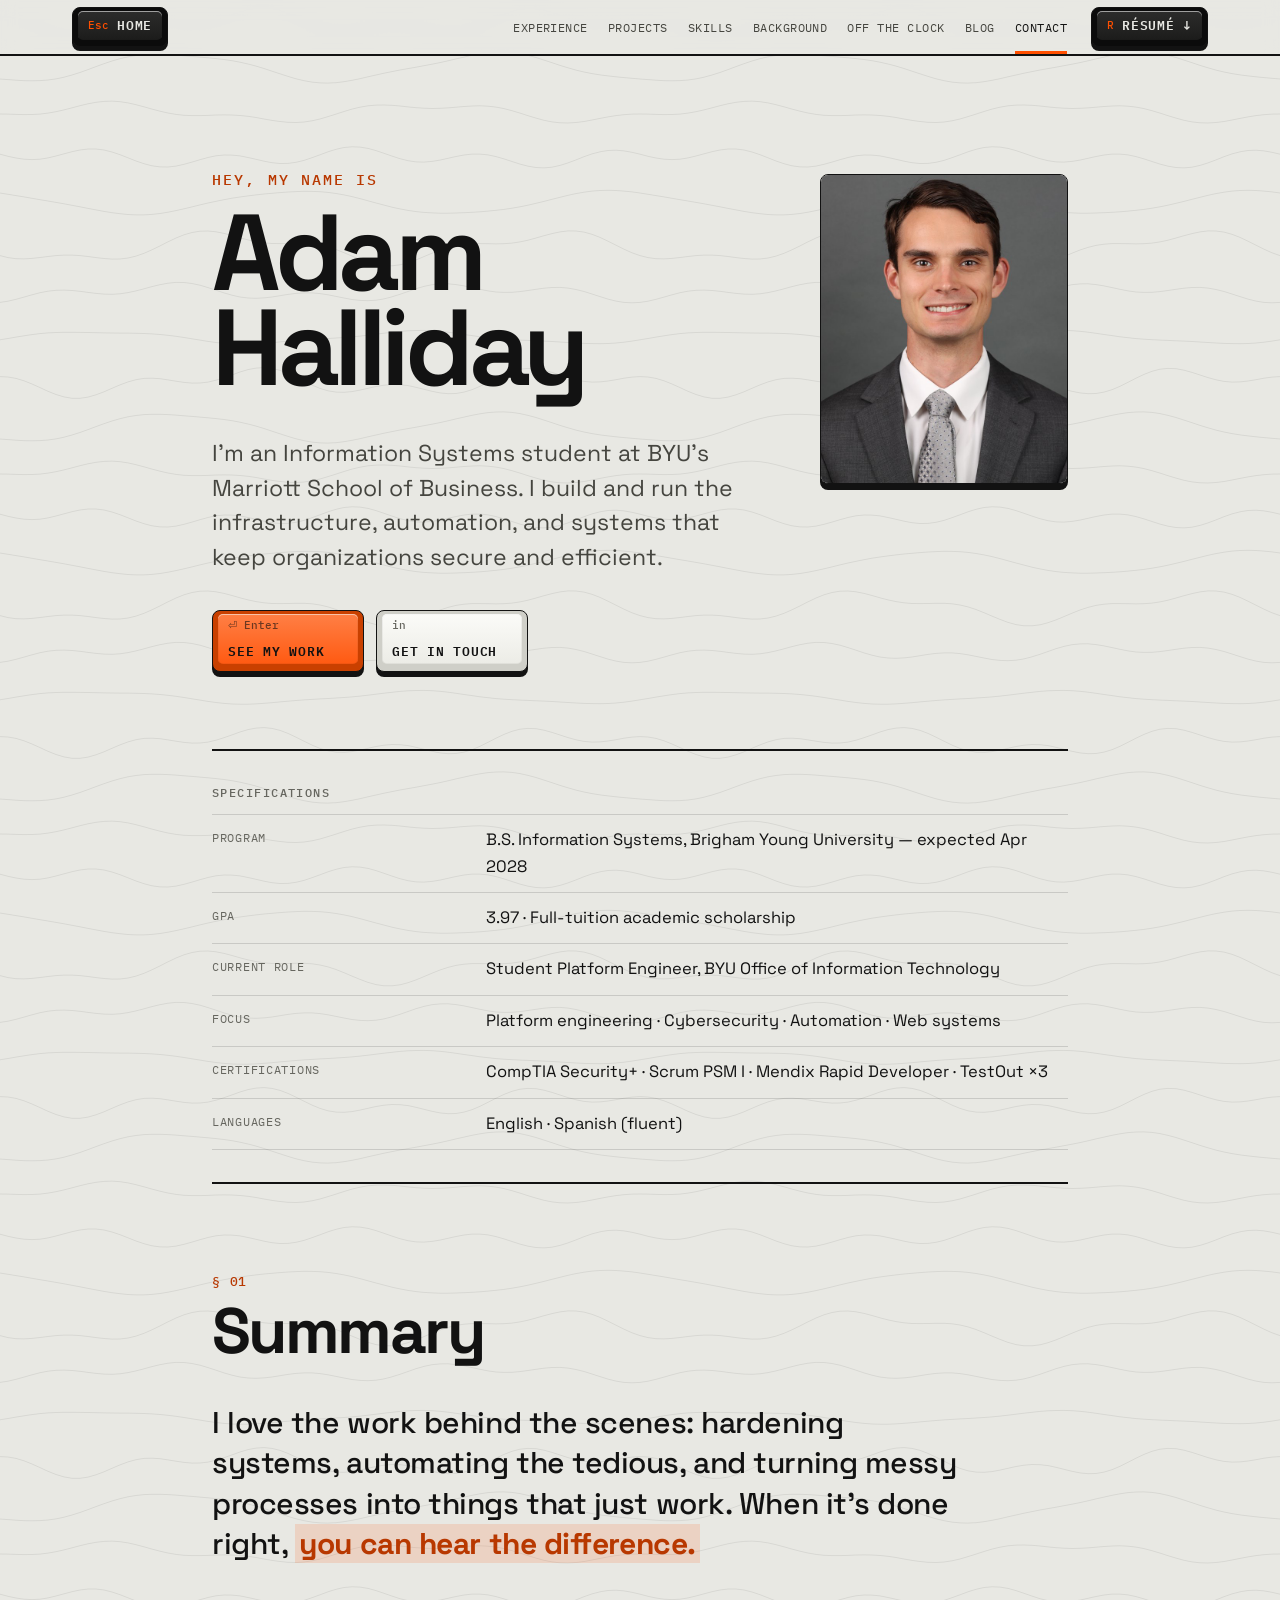
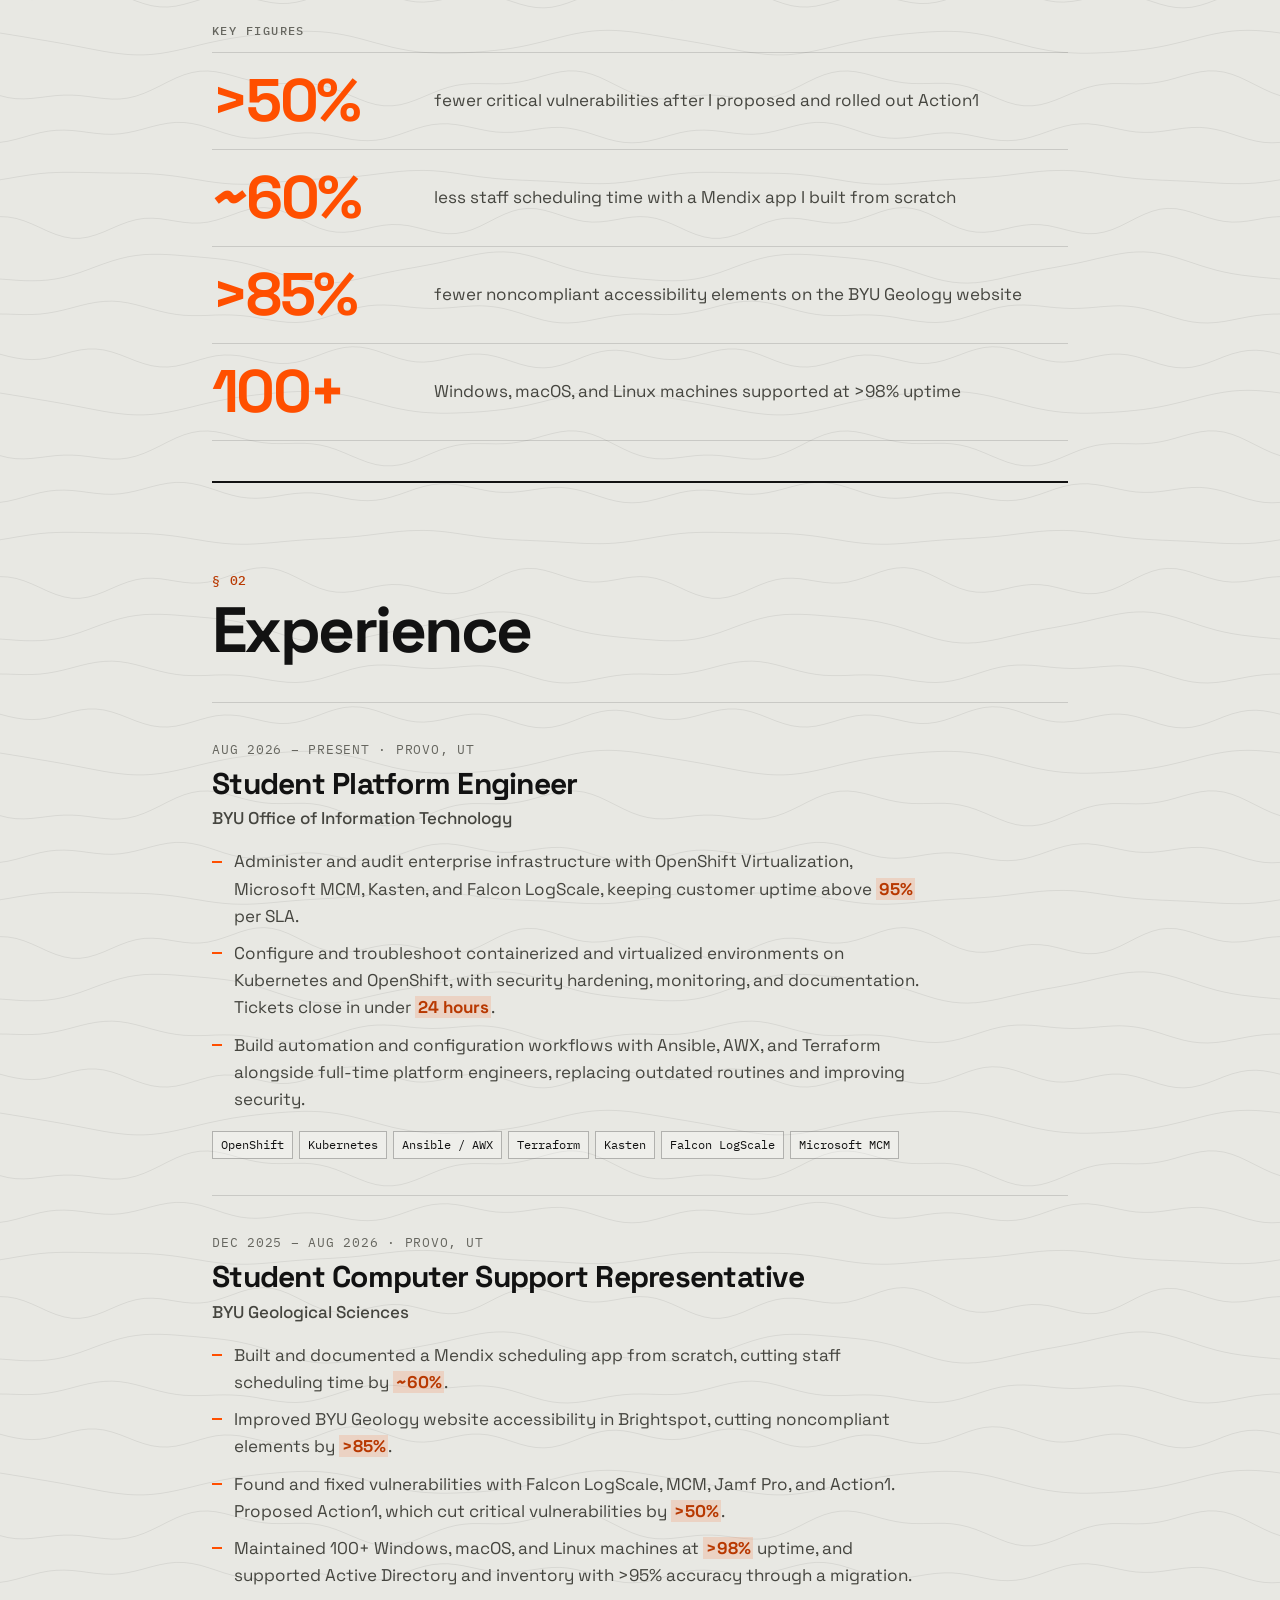
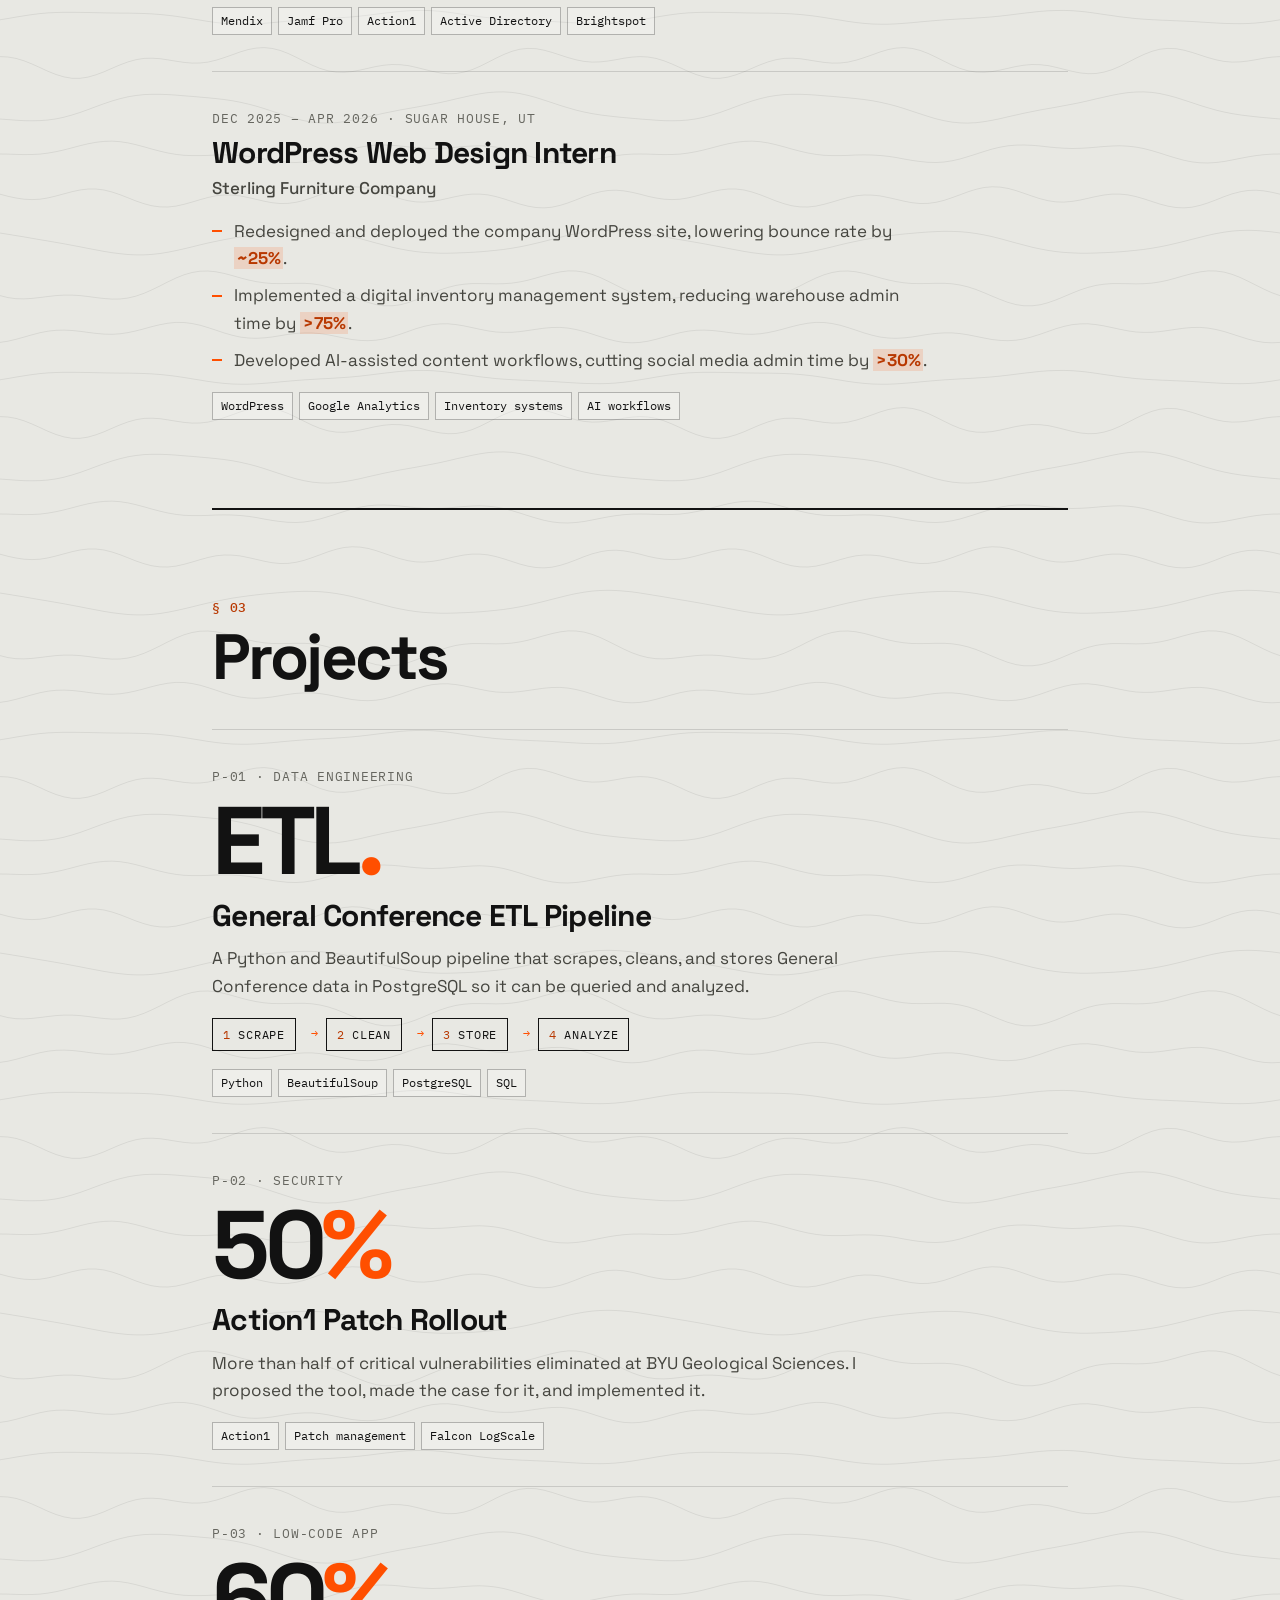
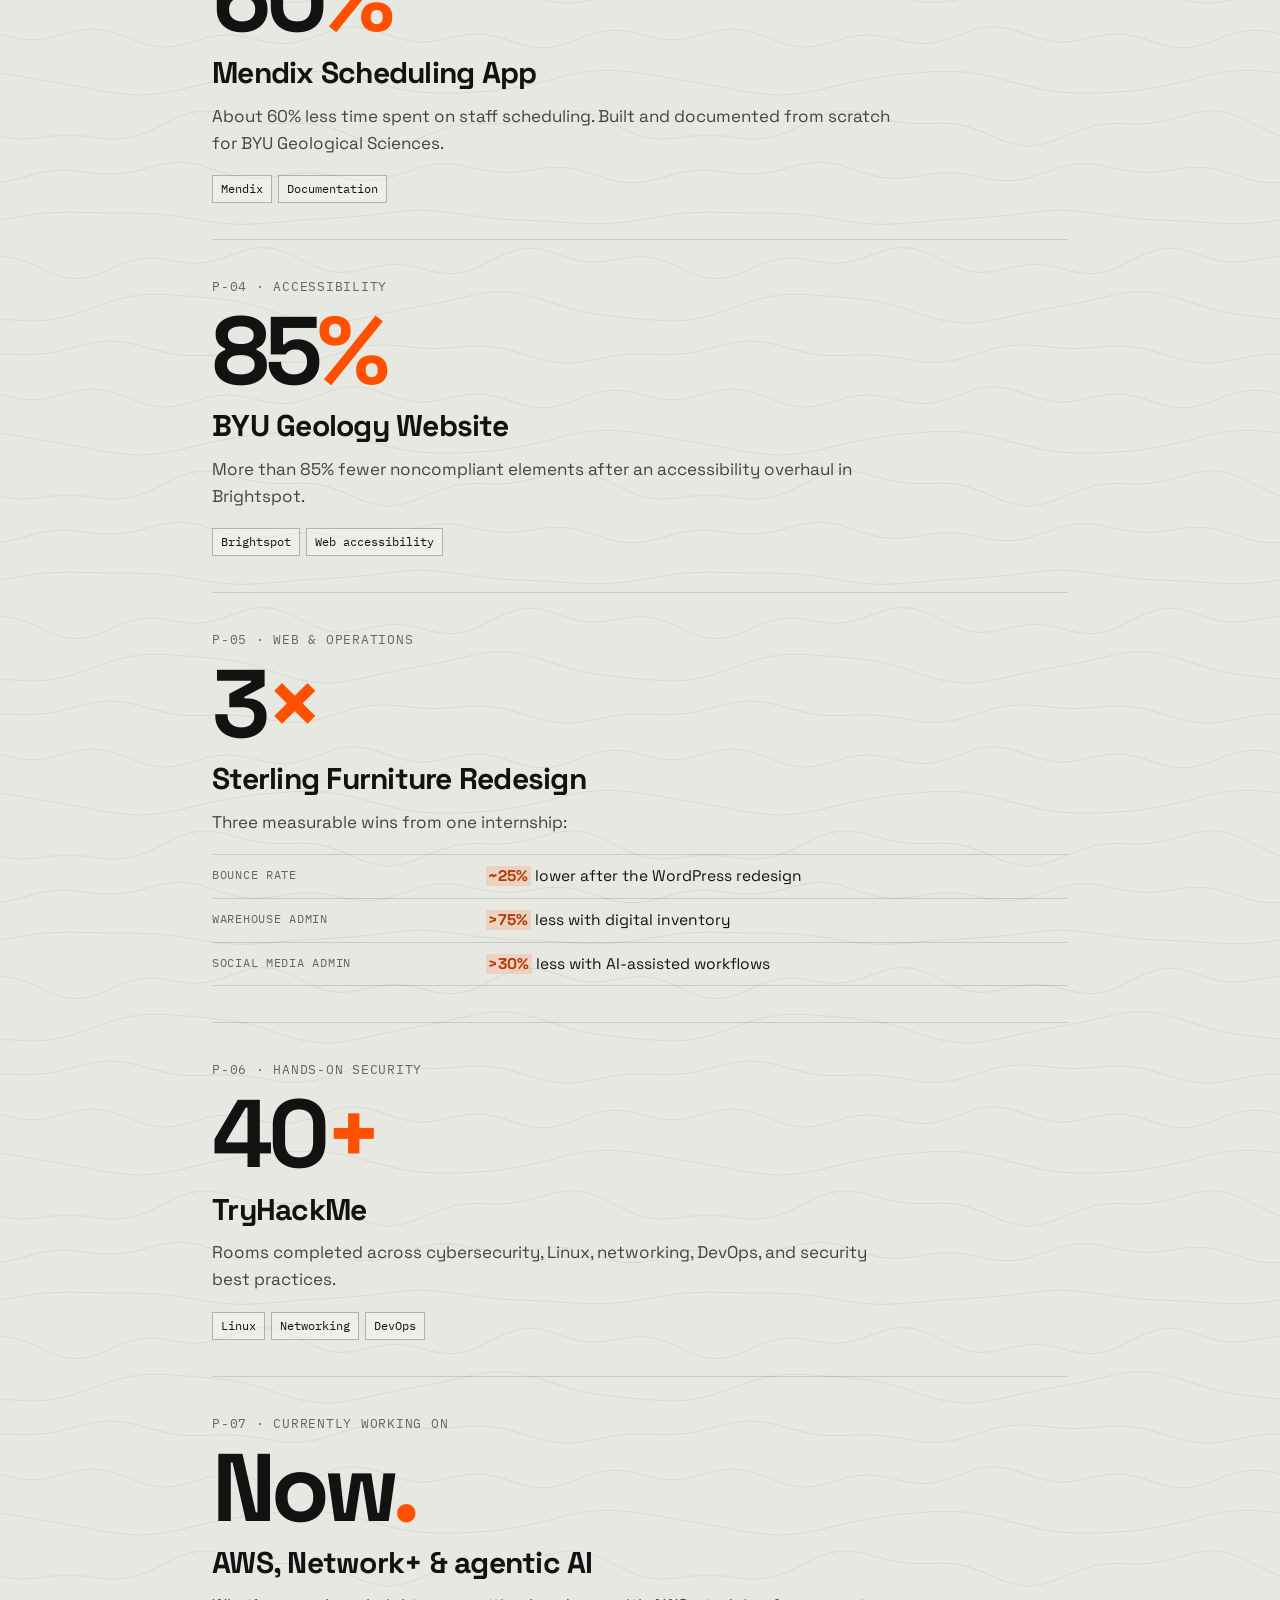
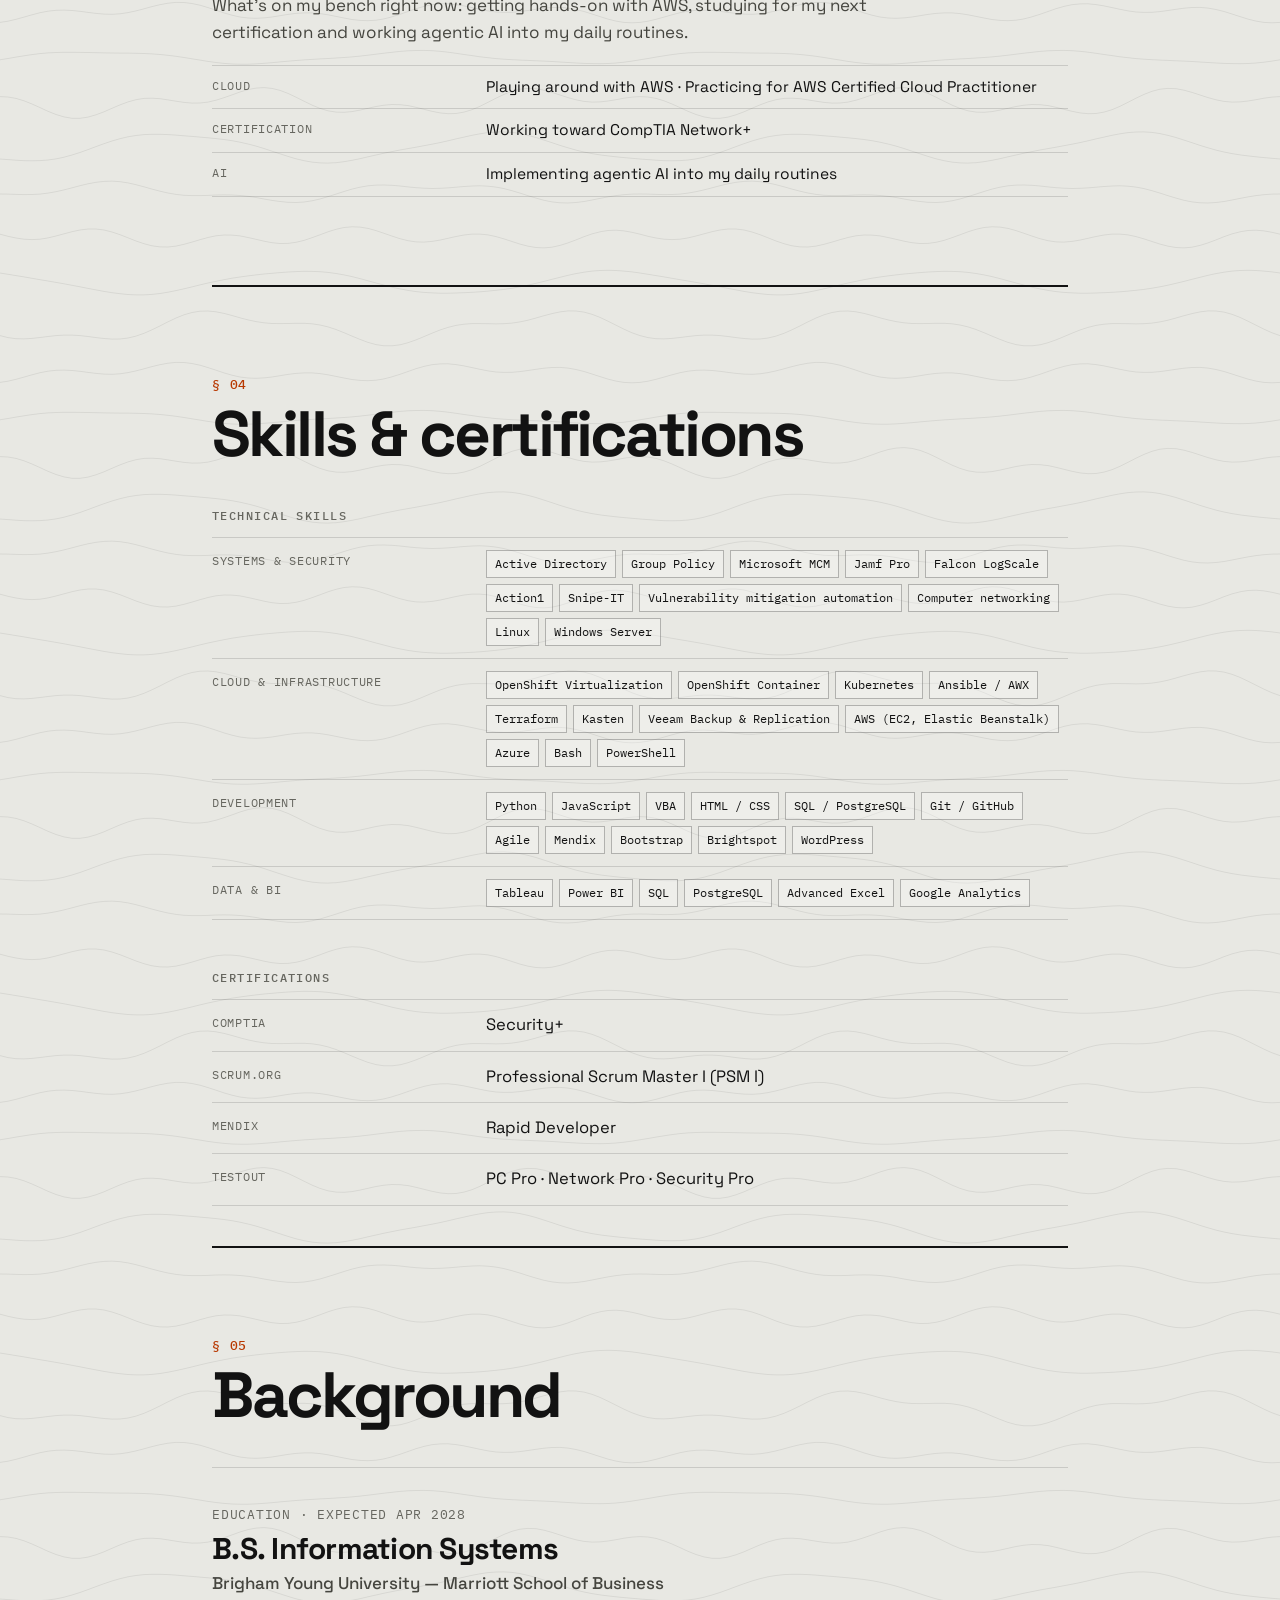
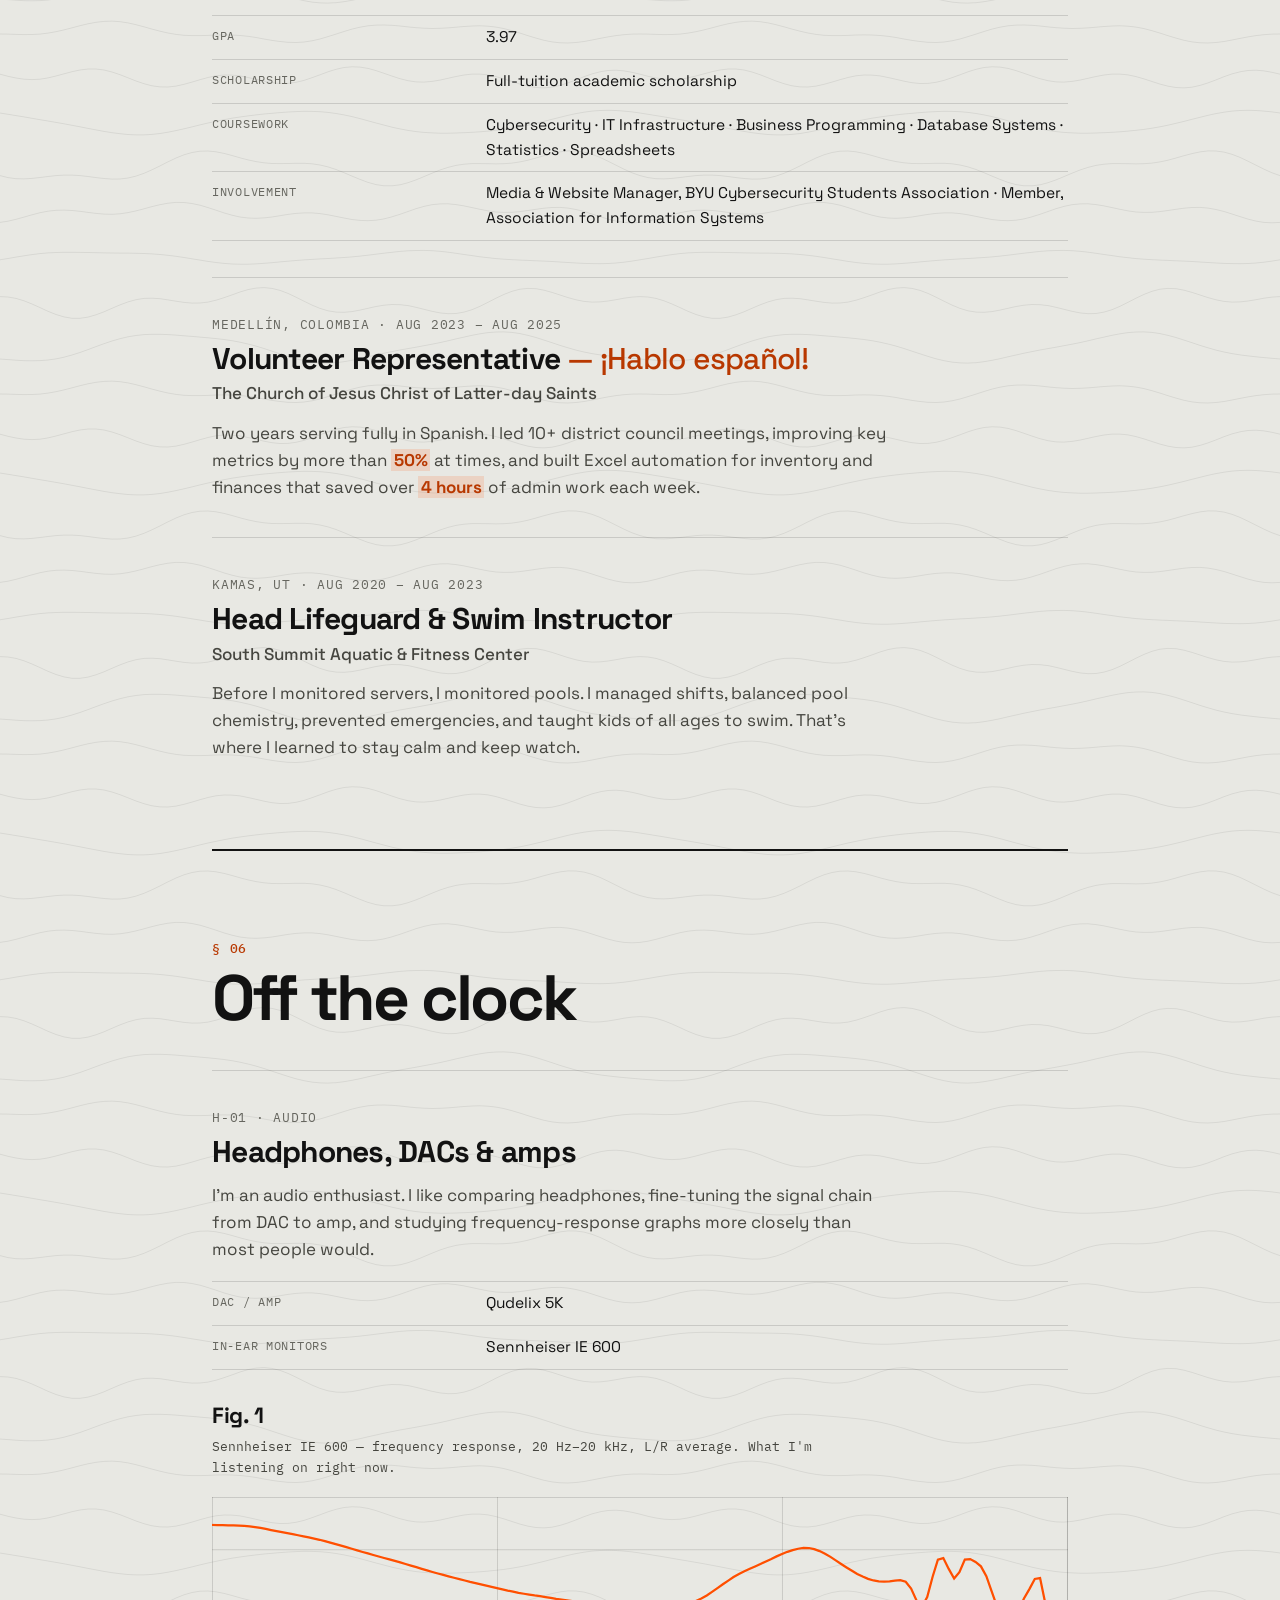
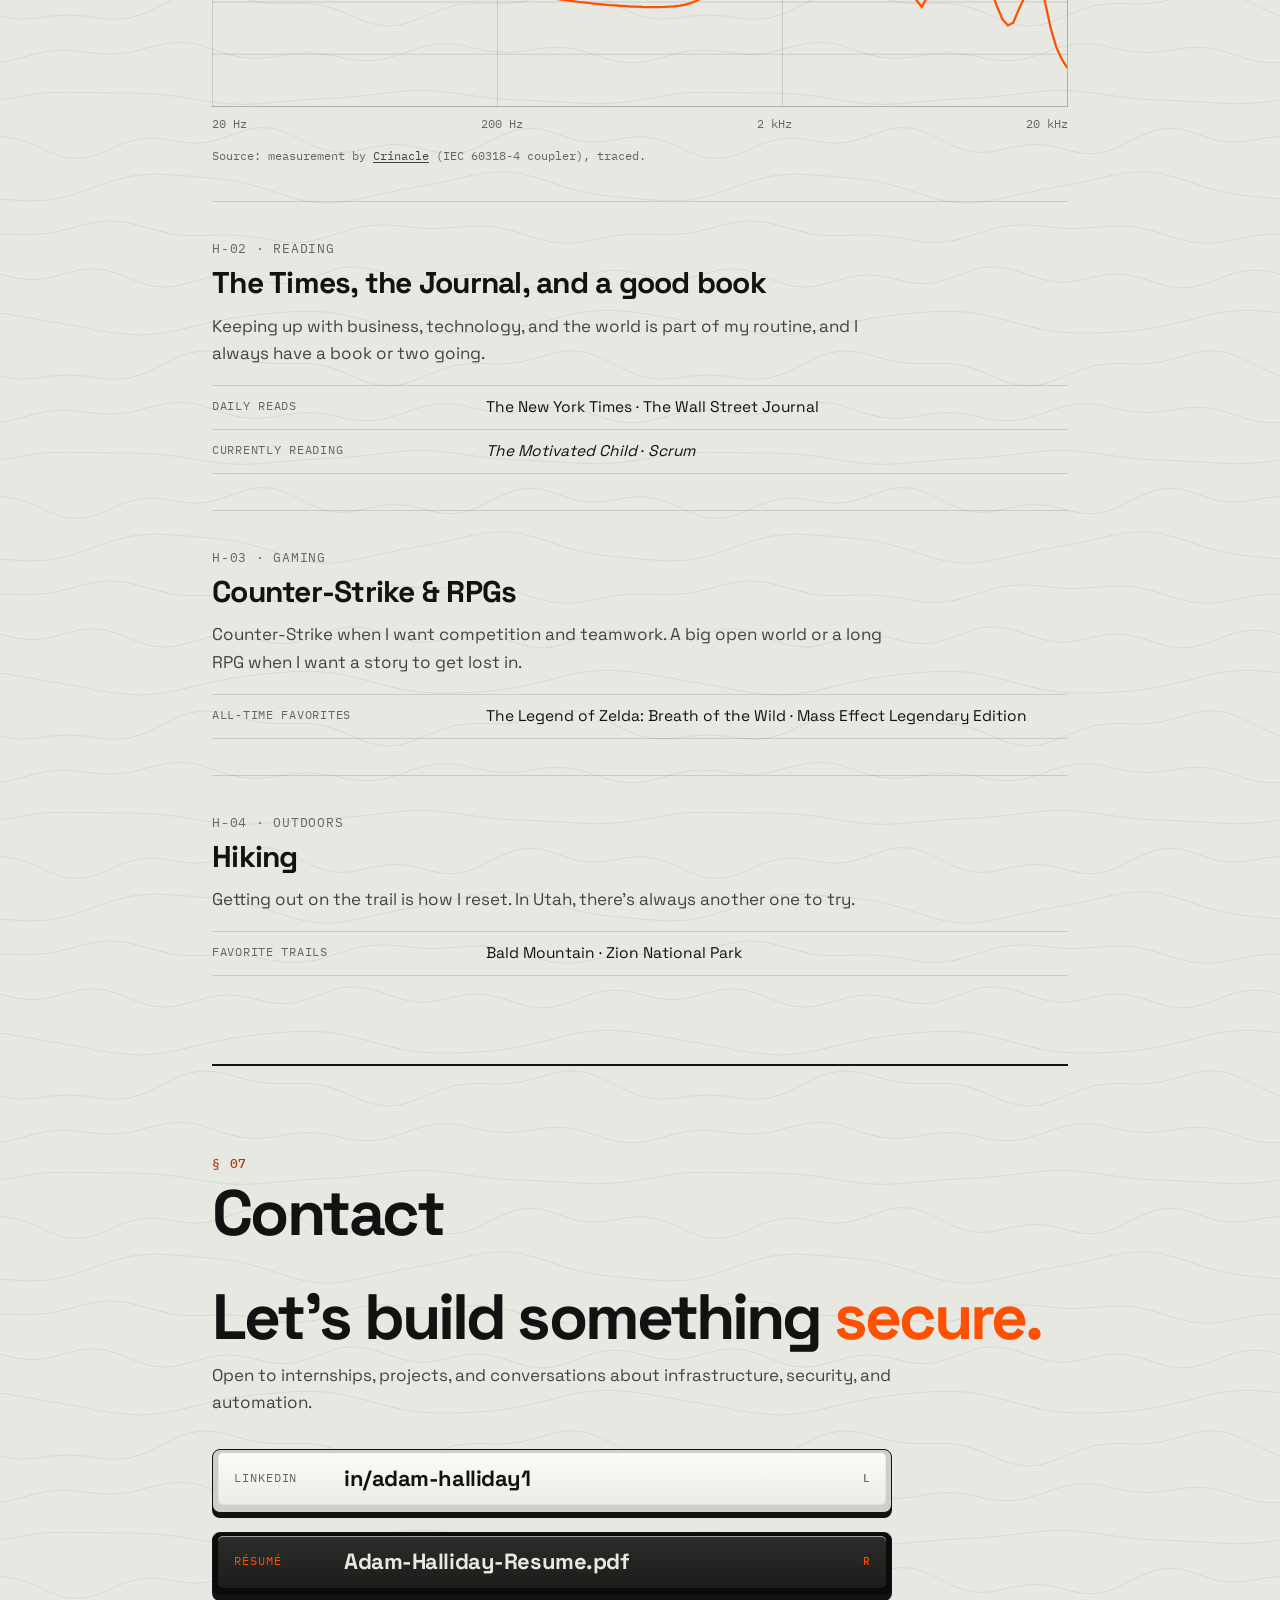
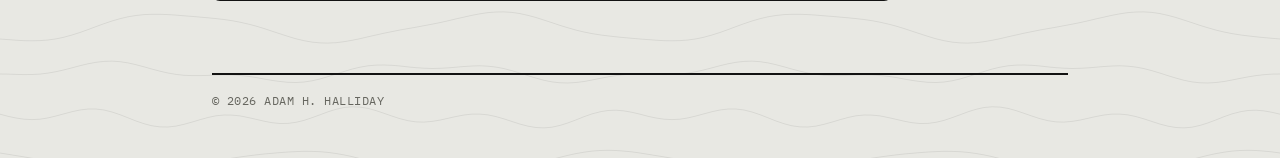
==== commit 9aea37c6: "Add blog with owner-only editor - blog/: post list, post page, and an editor (write.html) with a   f" ====
--- a/index.html
+++ b/index.html
@@ -33,6 +33,7 @@
         <li><a href="#skills">Skills</a></li>
         <li><a href="#background">Background</a></li>
         <li><a href="#hobbies">Off the clock</a></li>
+        <li><a href="blog/">Blog</a></li>
         <li><a href="#contact">Contact</a></li>
       </ul>
       <a class="key key--mod key--sm" data-key="r" href="assets/Adam-Halliday-Resume.pdf" target="_blank" rel="noopener"><span class="key__top"><span class="key__legend" aria-hidden="true">R</span><span class="key__label">Résumé ↓</span></span></a>
--- a/styles.css
+++ b/styles.css
@@ -174,6 +174,9 @@
 .key:active,
 .key.is-press { transform: translateY(var(--h)); box-shadow: 0 0 0 var(--edge); }
 .key:focus-visible { outline-offset: 4px; }
+button.key { font: inherit; cursor: pointer; text-align: left; }
+.key:disabled { opacity: 0.5; cursor: not-allowed; transform: none; box-shadow: 0 var(--h) 0 var(--edge); }
+[hidden] { display: none !important; }
 
 /* colorway */
 .key--accent { --top-1: #ff7f45; --top-2: #ff5a12; --side: #c94000; --legend: rgba(18, 18, 18, 0.62); }
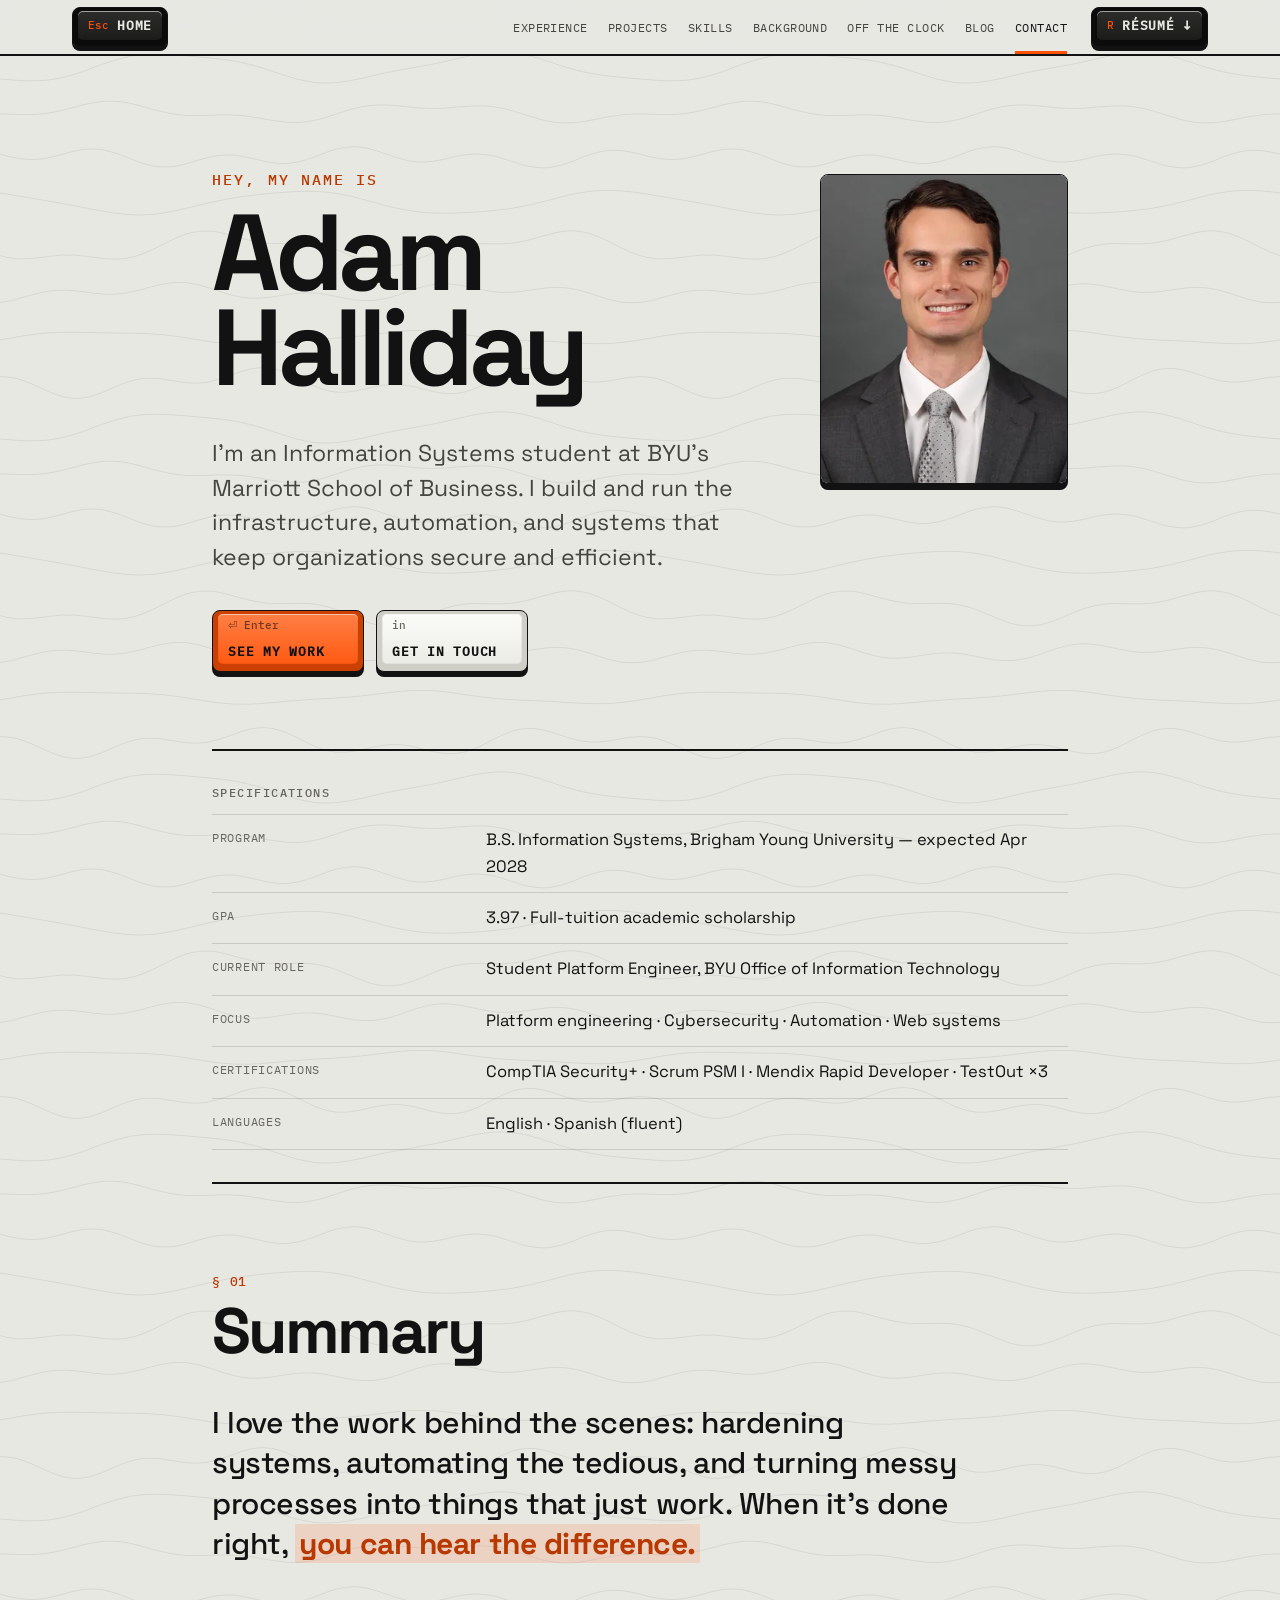
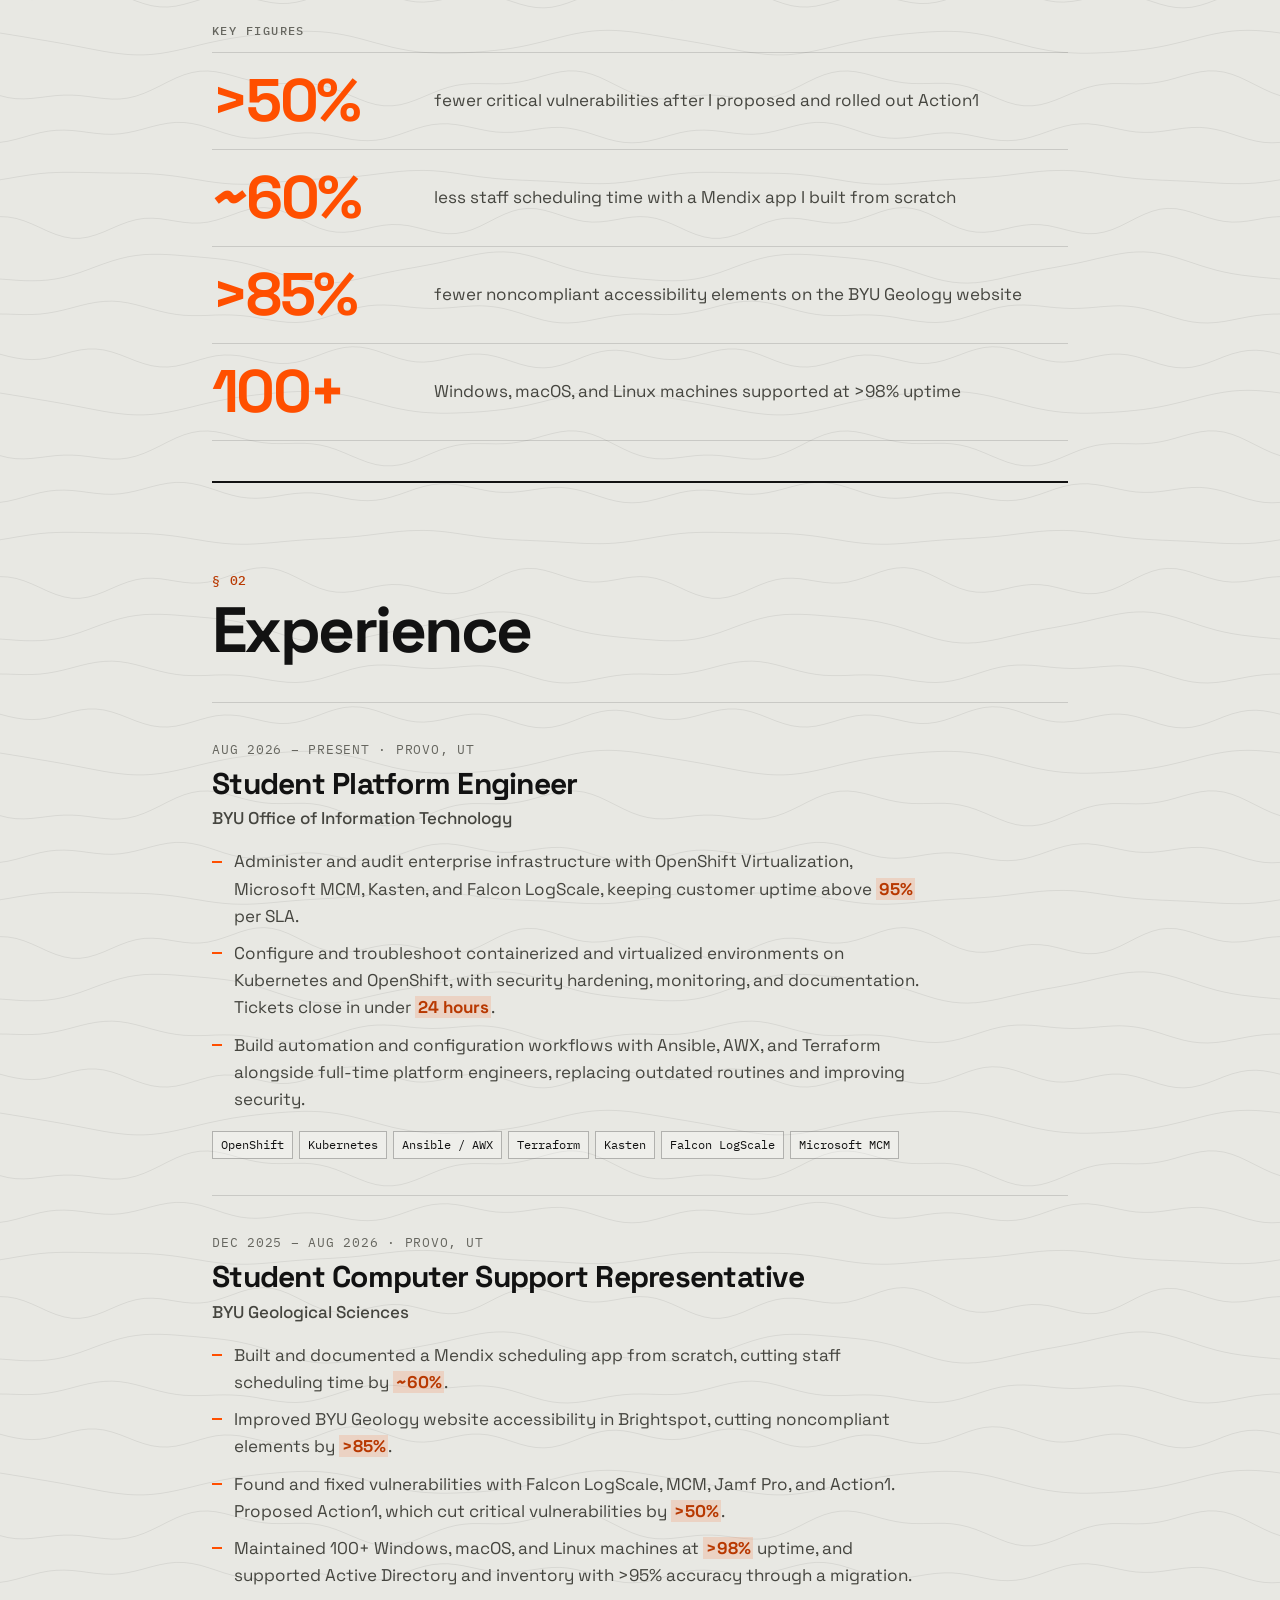
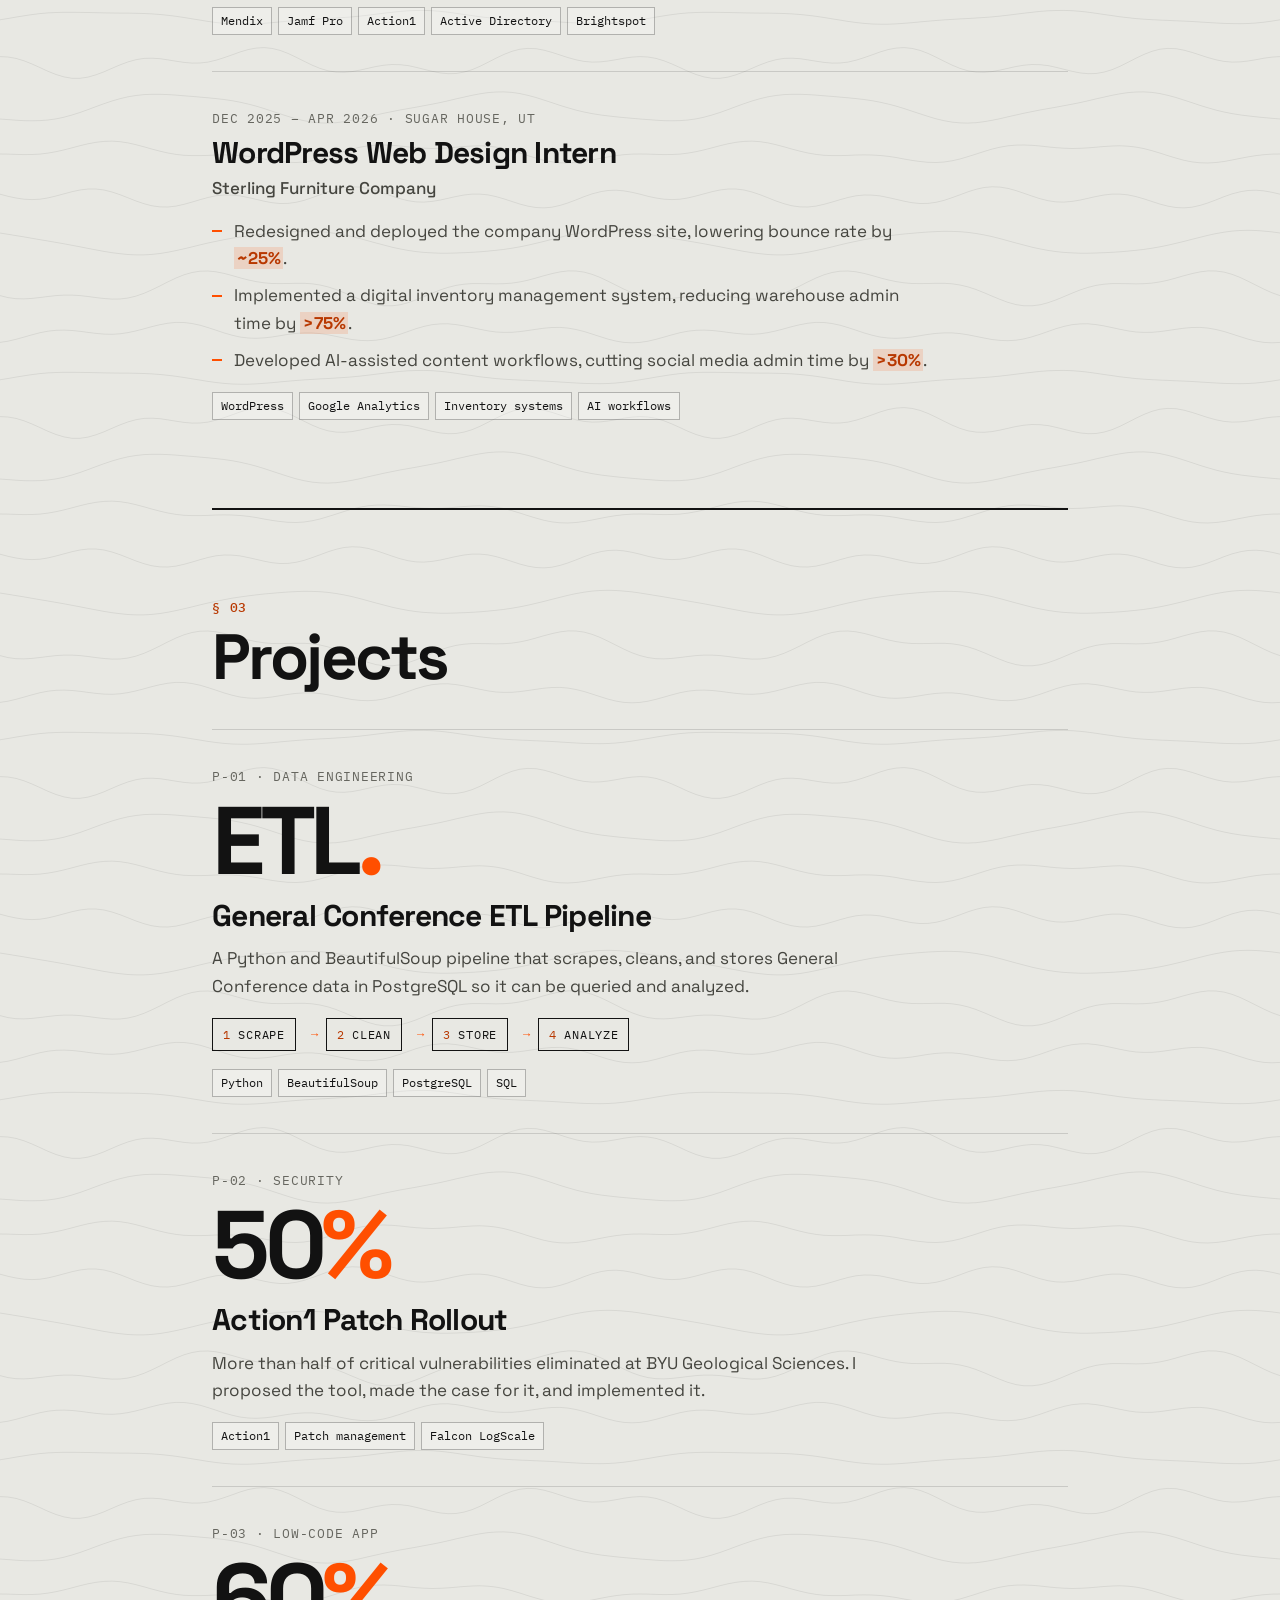
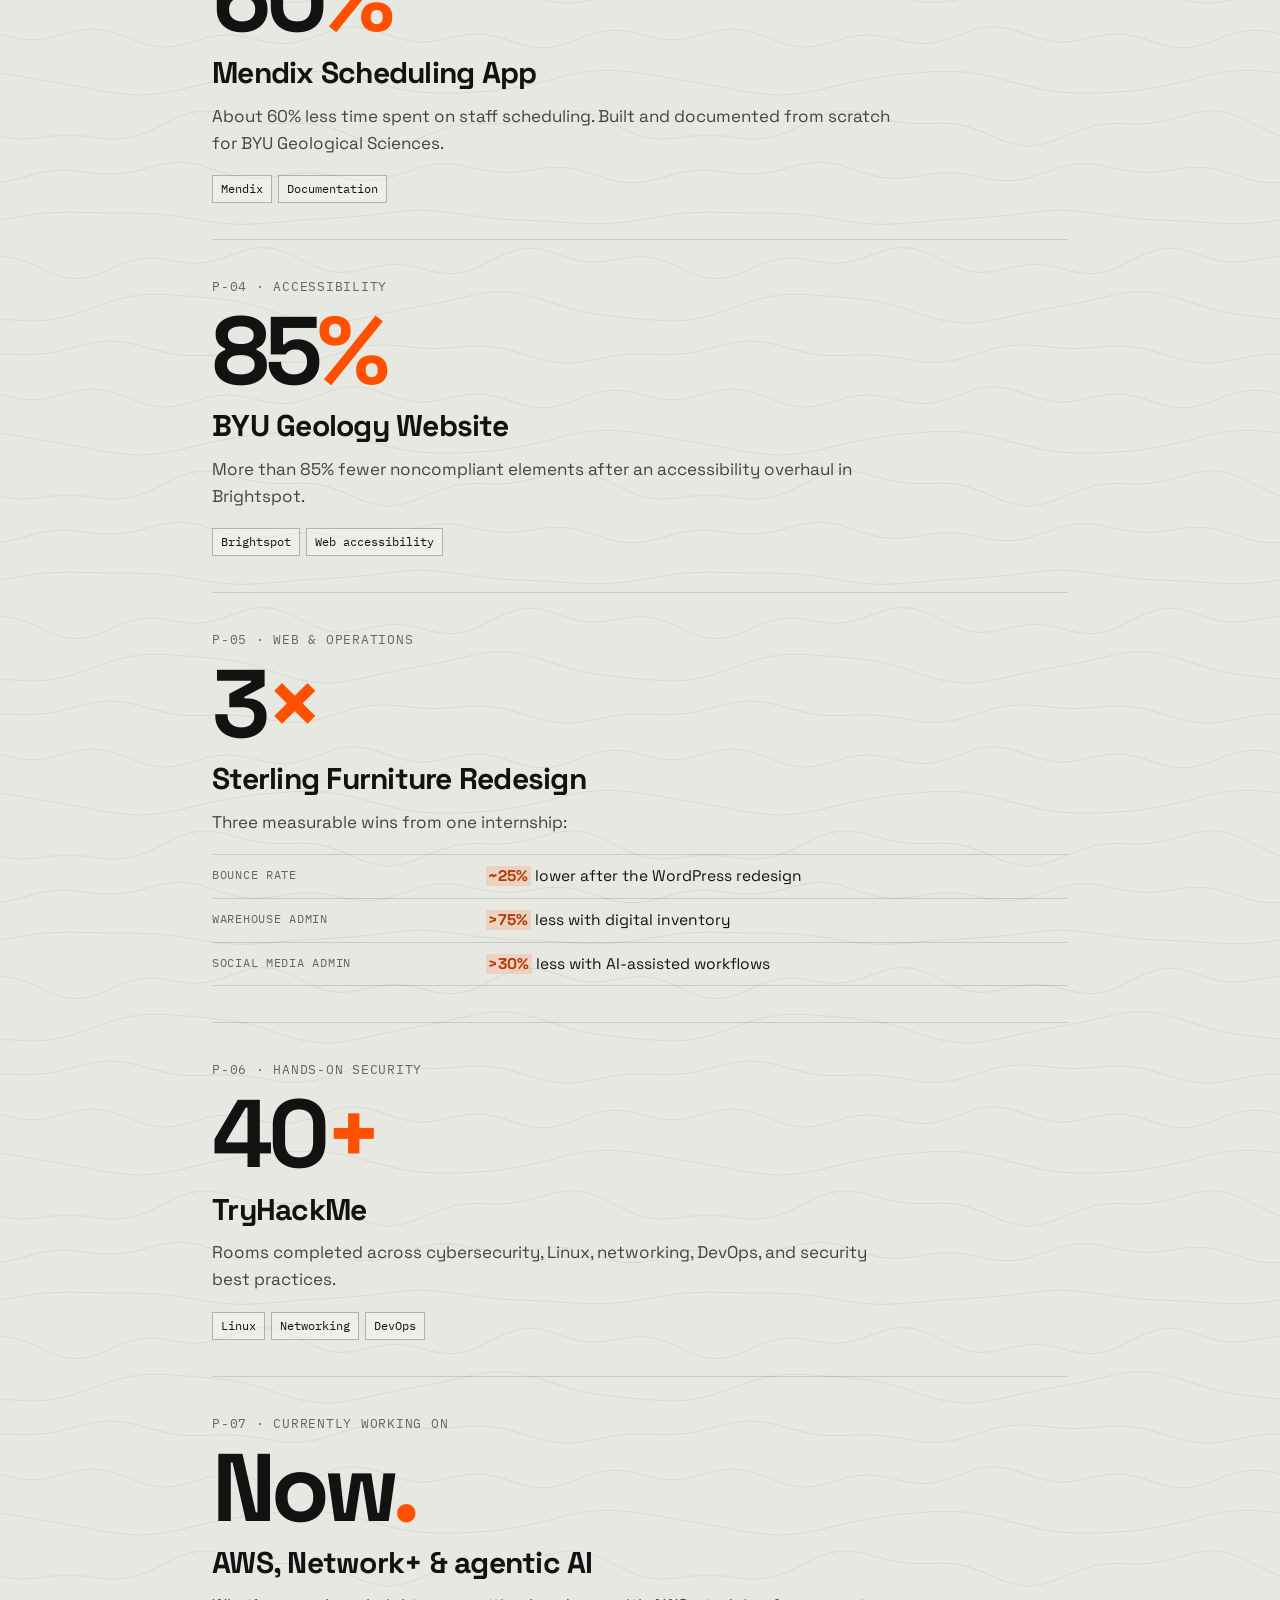
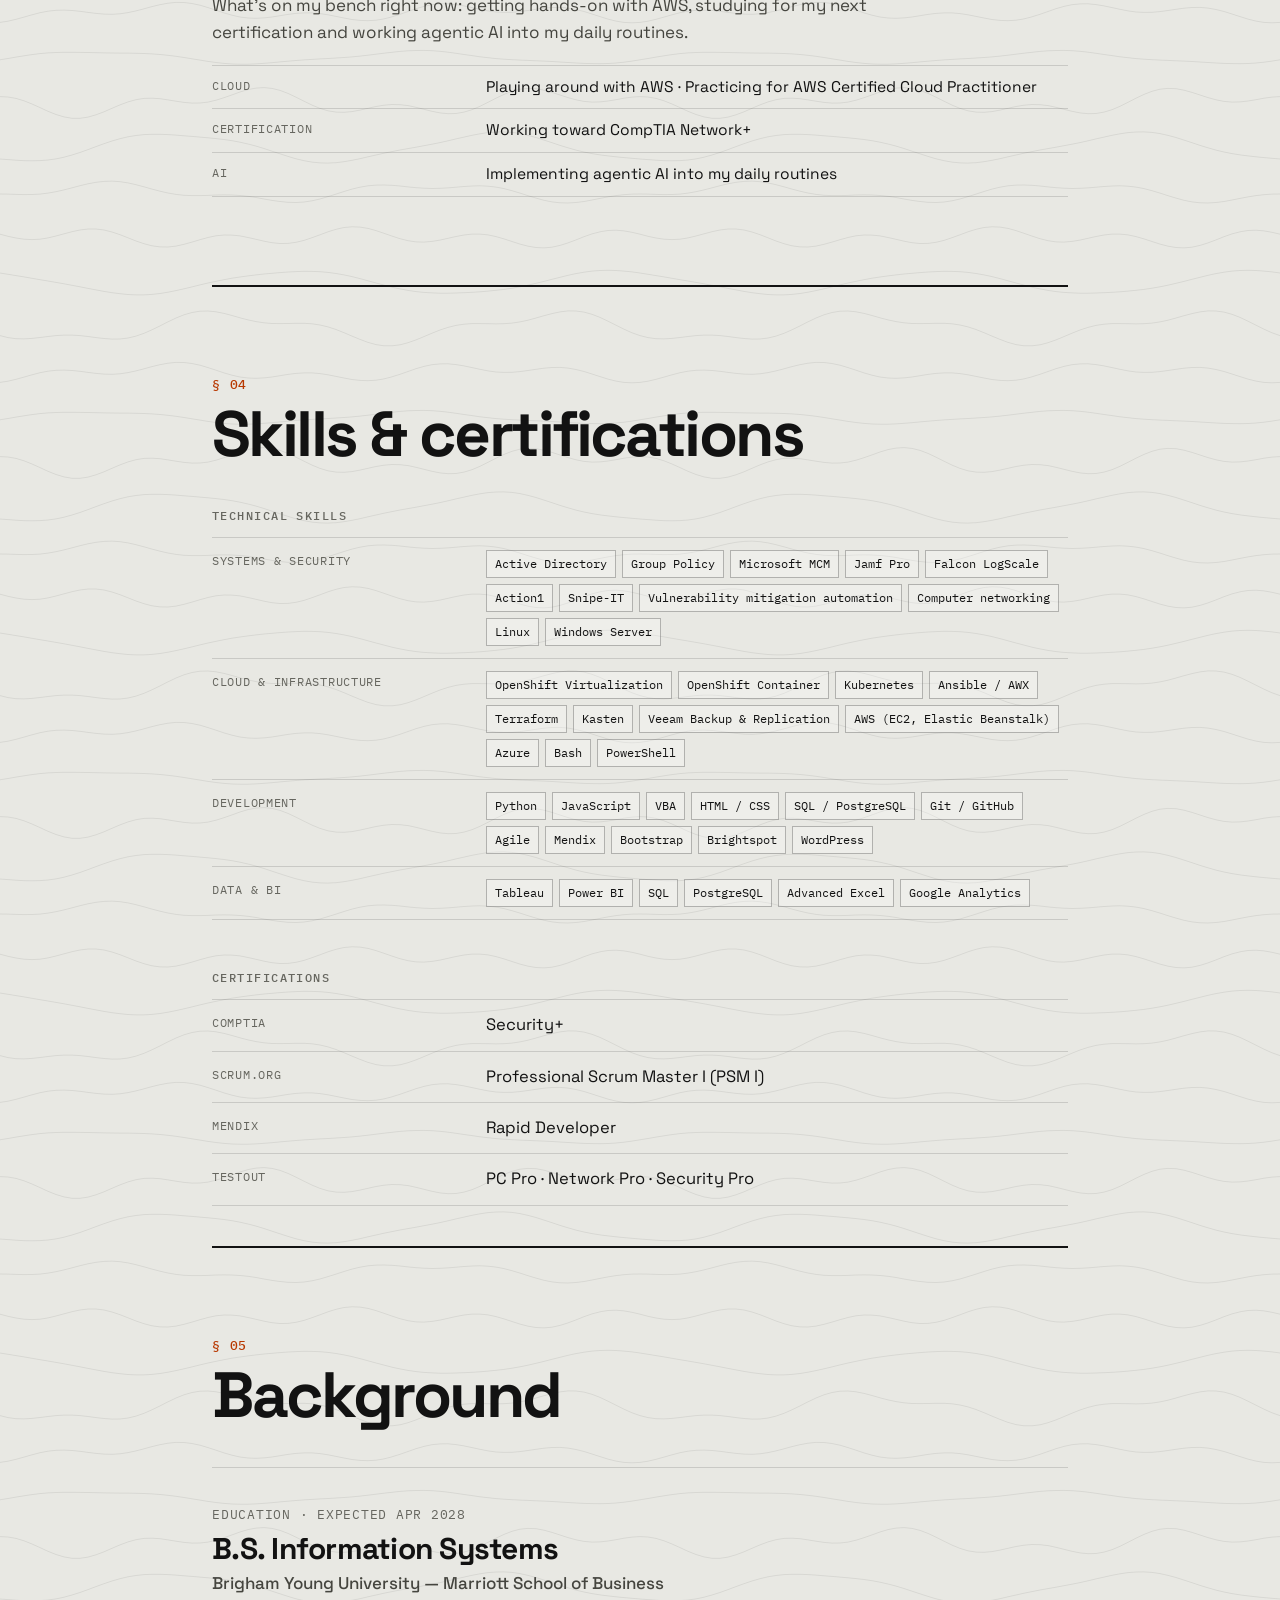
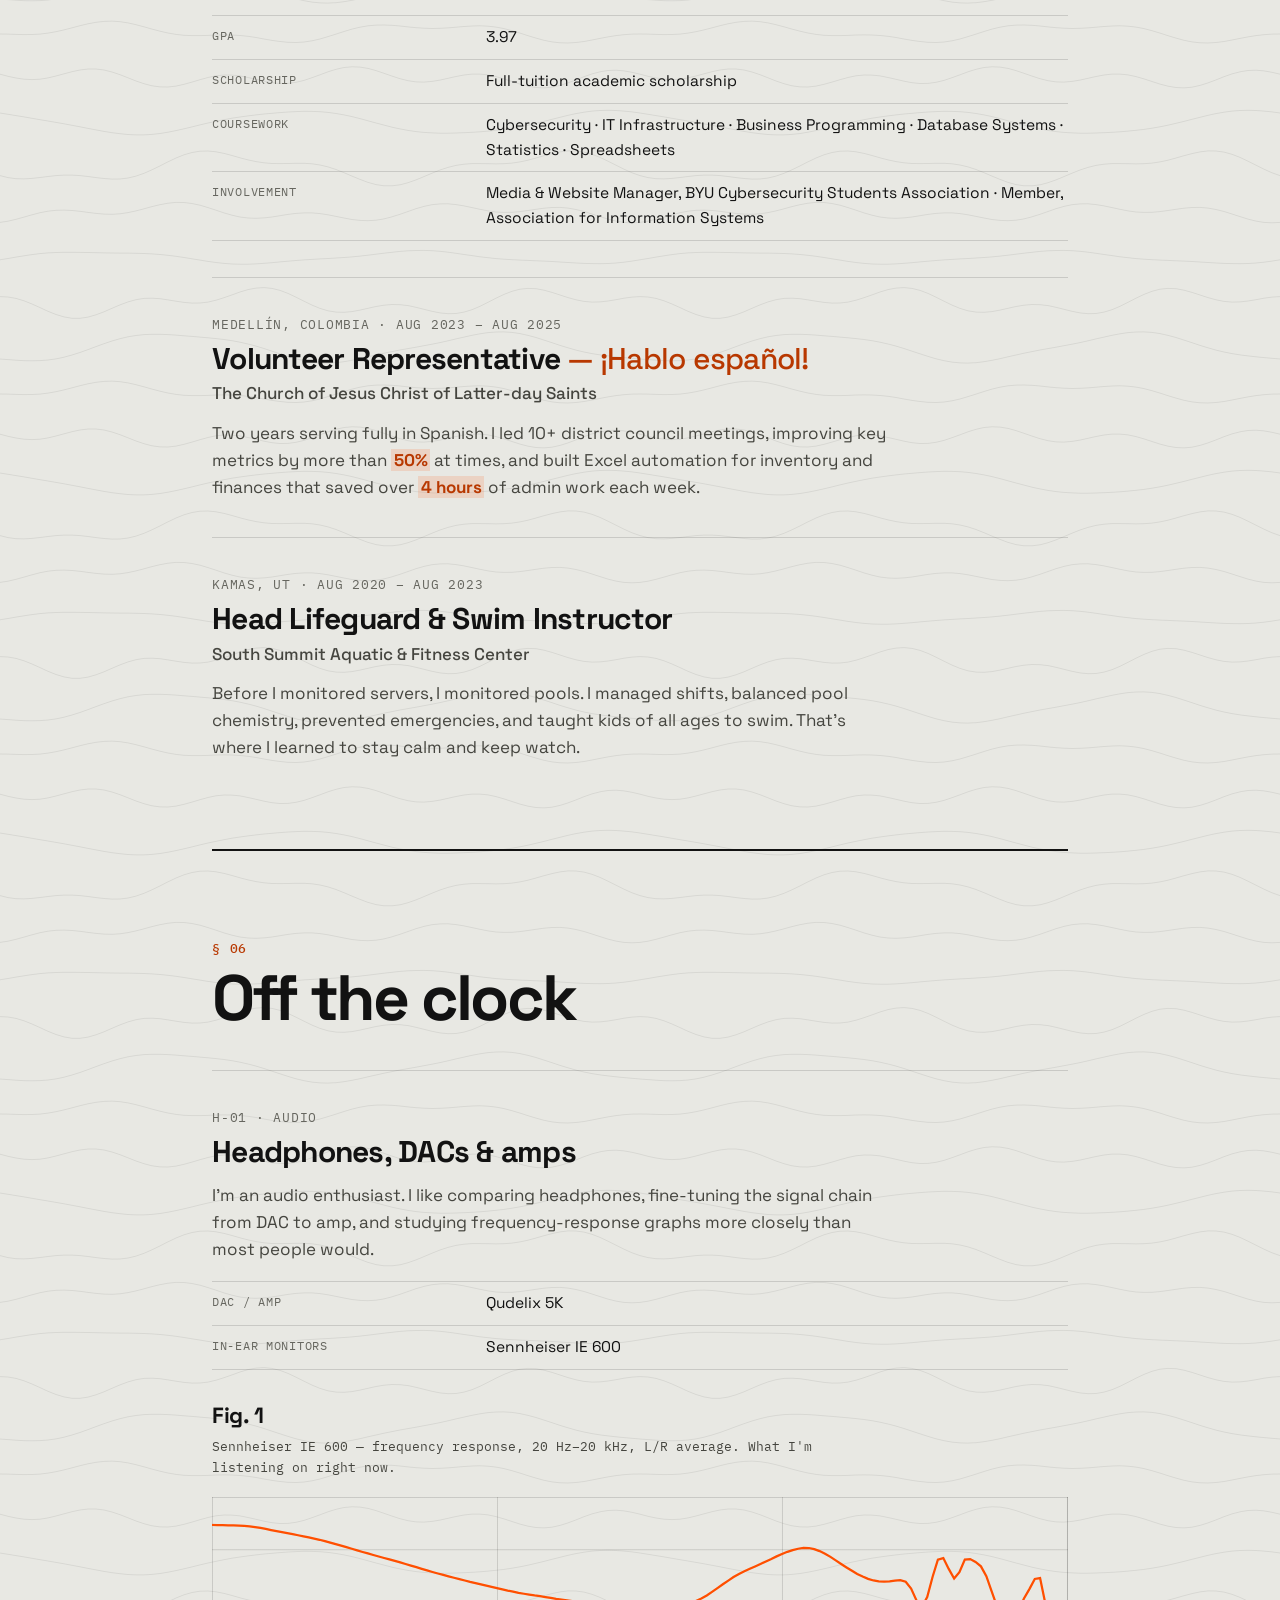
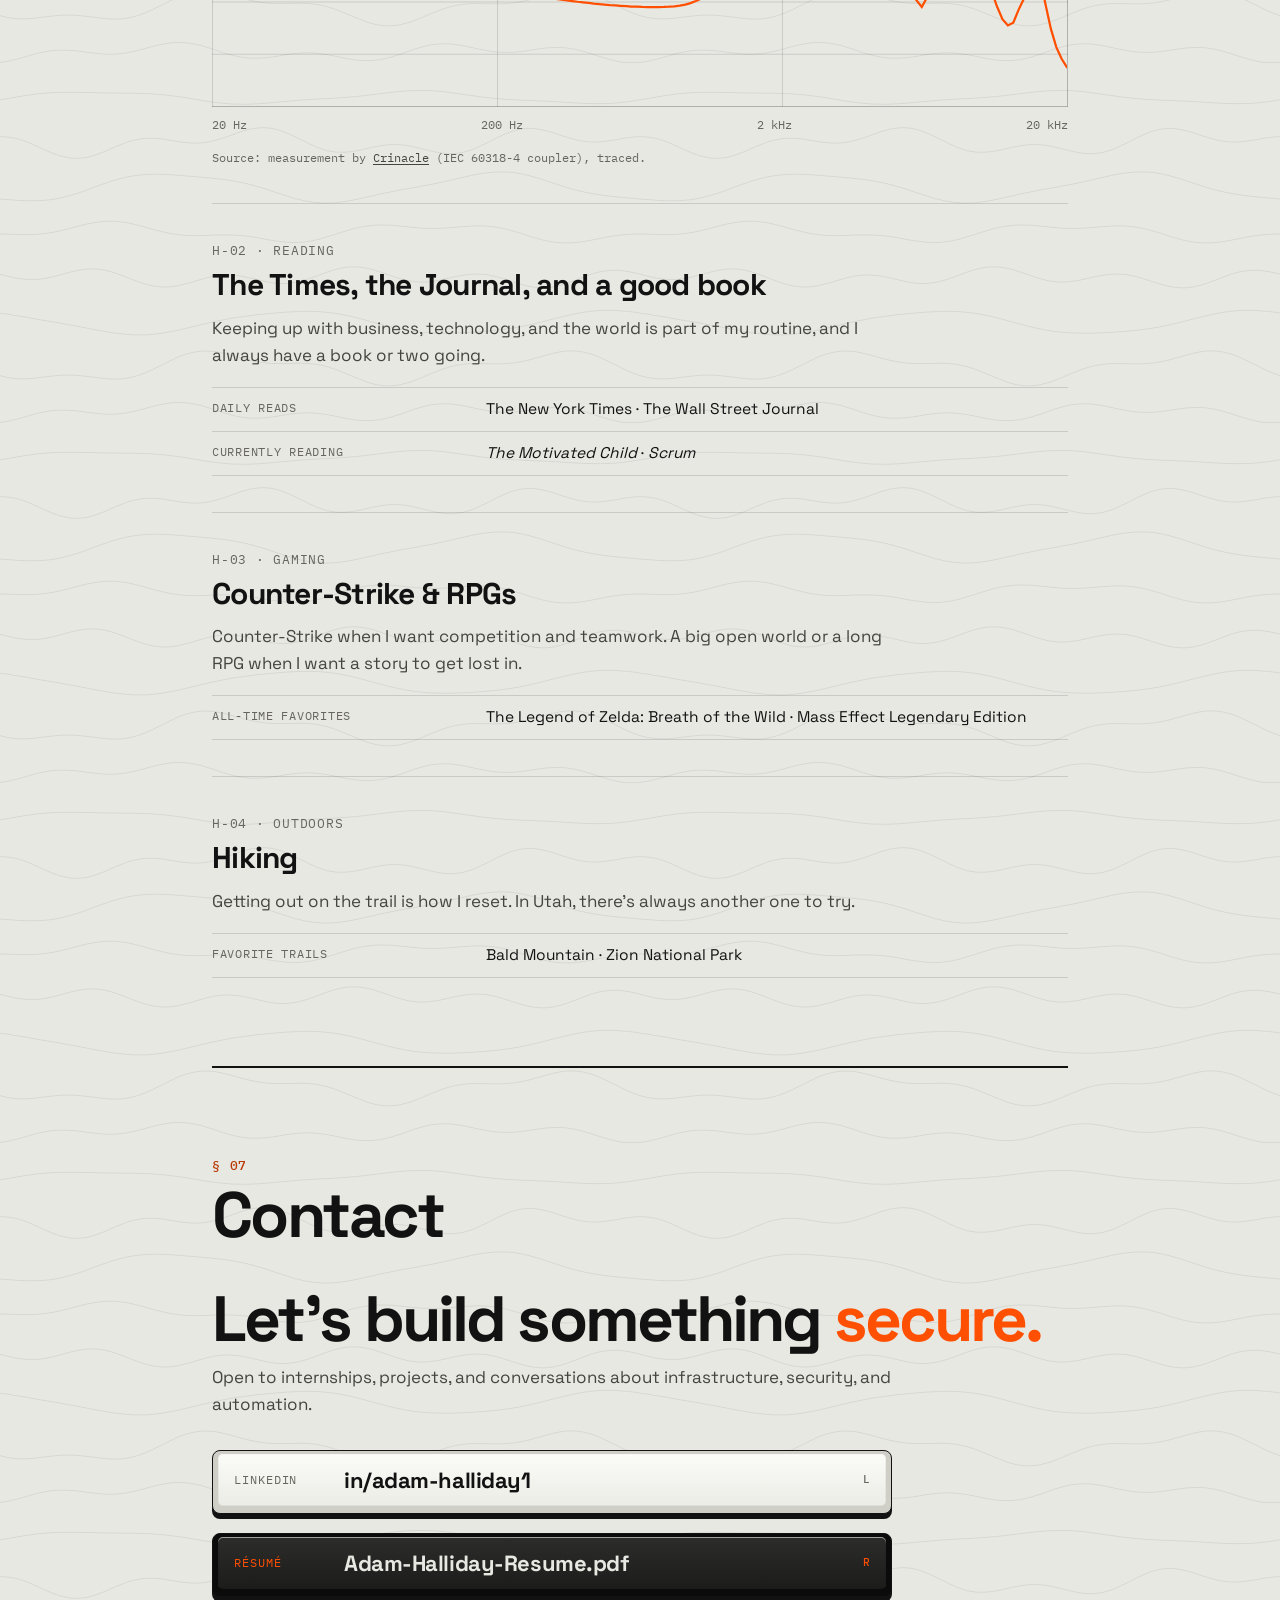
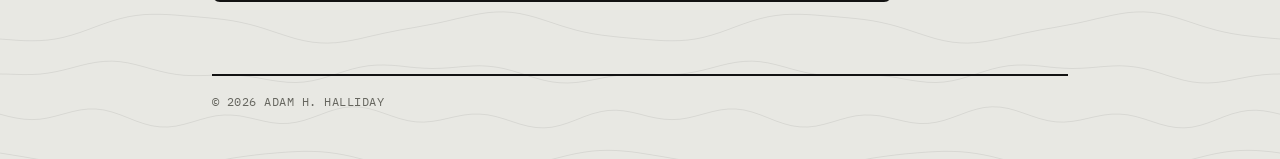
==== commit f077f7a1: "Speed up first paint, especially on phones - Self-host the Latin subsets of Space Grotesk and IBM Pl" ====
--- a/index.html
+++ b/index.html
@@ -12,9 +12,7 @@
   <link rel="icon" href="assets/favicon-32.png" sizes="32x32" type="image/png">
   <link rel="icon" href="assets/favicon.svg" type="image/svg+xml">
   <link rel="apple-touch-icon" href="assets/apple-touch-icon.png">
-  <link rel="preconnect" href="https://fonts.googleapis.com">
-  <link rel="preconnect" href="https://fonts.gstatic.com" crossorigin>
-  <link href="https://fonts.googleapis.com/css2?family=Space+Grotesk:wght@400;500;700&family=IBM+Plex+Mono:wght@400;500&display=swap" rel="stylesheet">
+  <link rel="preload" href="assets/fonts/space-grotesk-latin.woff2" as="font" type="font/woff2" crossorigin>
   <link rel="stylesheet" href="styles.css">
   <script>document.documentElement.classList.add('js');</script>
 </head>
@@ -47,18 +45,22 @@
 
     <!-- ============ HERO ============ -->
     <section class="hero" id="top">
-      <figure class="hero__photo reveal">
-        <img src="assets/adam-halliday.jpg" width="640" height="800" alt="Portrait of Adam Halliday" fetchpriority="high">
+      <figure class="hero__photo">
+        <picture>
+          <source type="image/webp" sizes="(max-width: 700px) 132px, (max-width: 992px) 200px, 248px"
+                  srcset="assets/adam-halliday-320.webp 320w, assets/adam-halliday-480.webp 480w, assets/adam-halliday-640.webp 640w">
+          <img src="assets/adam-halliday.jpg" width="640" height="800" alt="Portrait of Adam Halliday" fetchpriority="high" decoding="async">
+        </picture>
       </figure>
-      <h1 class="hero__title reveal">
+      <h1 class="hero__title">
         <span class="hero__hello">Hey, my name is</span>
         <span class="hero__name">Adam Halliday</span>
       </h1>
-      <p class="hero__intro reveal">
+      <p class="hero__intro">
         I'm an Information Systems student at BYU's Marriott School of Business. I build and run the
         infrastructure, automation, and systems that keep organizations secure and efficient.
       </p>
-      <div class="hero__ctas reveal">
+      <div class="hero__ctas">
         <a class="key key--accent" data-key="enter" href="#projects"><span class="key__top"><span class="key__legend" aria-hidden="true">⏎ Enter</span><span class="key__label">See my work</span></span></a>
         <a class="key" href="#contact"><span class="key__top"><span class="key__legend" aria-hidden="true">in</span><span class="key__label">Get in touch</span></span></a>
       </div>
--- a/styles.css
+++ b/styles.css
@@ -4,6 +4,32 @@
    Single column; every section reads top to bottom.
    No frameworks, no build step.
    ========================================================= */
+
+/* ---------- Fonts (self-hosted, Latin subset; SIL Open Font License, see assets/fonts) ---------- */
+@font-face {
+  font-family: "Space Grotesk";
+  font-style: normal;
+  font-weight: 300 700;  /* variable font: one file covers every weight */
+  font-display: swap;
+  src: url("assets/fonts/space-grotesk-latin.woff2") format("woff2");
+  unicode-range: U+0000-00FF, U+0131, U+0152-0153, U+02BB-02BC, U+02C6, U+02DA, U+02DC, U+0304, U+0308, U+0329, U+2000-206F, U+20AC, U+2122, U+2191, U+2193, U+2212, U+2215, U+FEFF, U+FFFD;
+}
+@font-face {
+  font-family: "IBM Plex Mono";
+  font-style: normal;
+  font-weight: 400;
+  font-display: swap;
+  src: url("assets/fonts/ibm-plex-mono-400-latin.woff2") format("woff2");
+  unicode-range: U+0000-00FF, U+0131, U+0152-0153, U+02BB-02BC, U+02C6, U+02DA, U+02DC, U+0304, U+0308, U+0329, U+2000-206F, U+20AC, U+2122, U+2191, U+2193, U+2212, U+2215, U+FEFF, U+FFFD;
+}
+@font-face {
+  font-family: "IBM Plex Mono";
+  font-style: normal;
+  font-weight: 500;
+  font-display: swap;
+  src: url("assets/fonts/ibm-plex-mono-500-latin.woff2") format("woff2");
+  unicode-range: U+0000-00FF, U+0131, U+0152-0153, U+02BB-02BC, U+02C6, U+02DA, U+02DC, U+0304, U+0308, U+0329, U+2000-206F, U+20AC, U+2122, U+2191, U+2193, U+2212, U+2215, U+FEFF, U+FFFD;
+}
 
 :root {
   --paper: #e8e8e3;
@@ -441,13 +467,13 @@
   justify-content: space-between;
   margin-top: 8px;
   font-family: var(--mono);
-  font-size: 11.5px;
+  font-size: 12px;
   color: var(--muted);
 }
 .fig__src {
   margin-top: 14px;
   font-family: var(--mono);
-  font-size: 11.5px;
+  font-size: 12px;
   color: var(--muted);
 }
 .fig__src a { color: var(--ink-2); text-underline-offset: 2px; }
